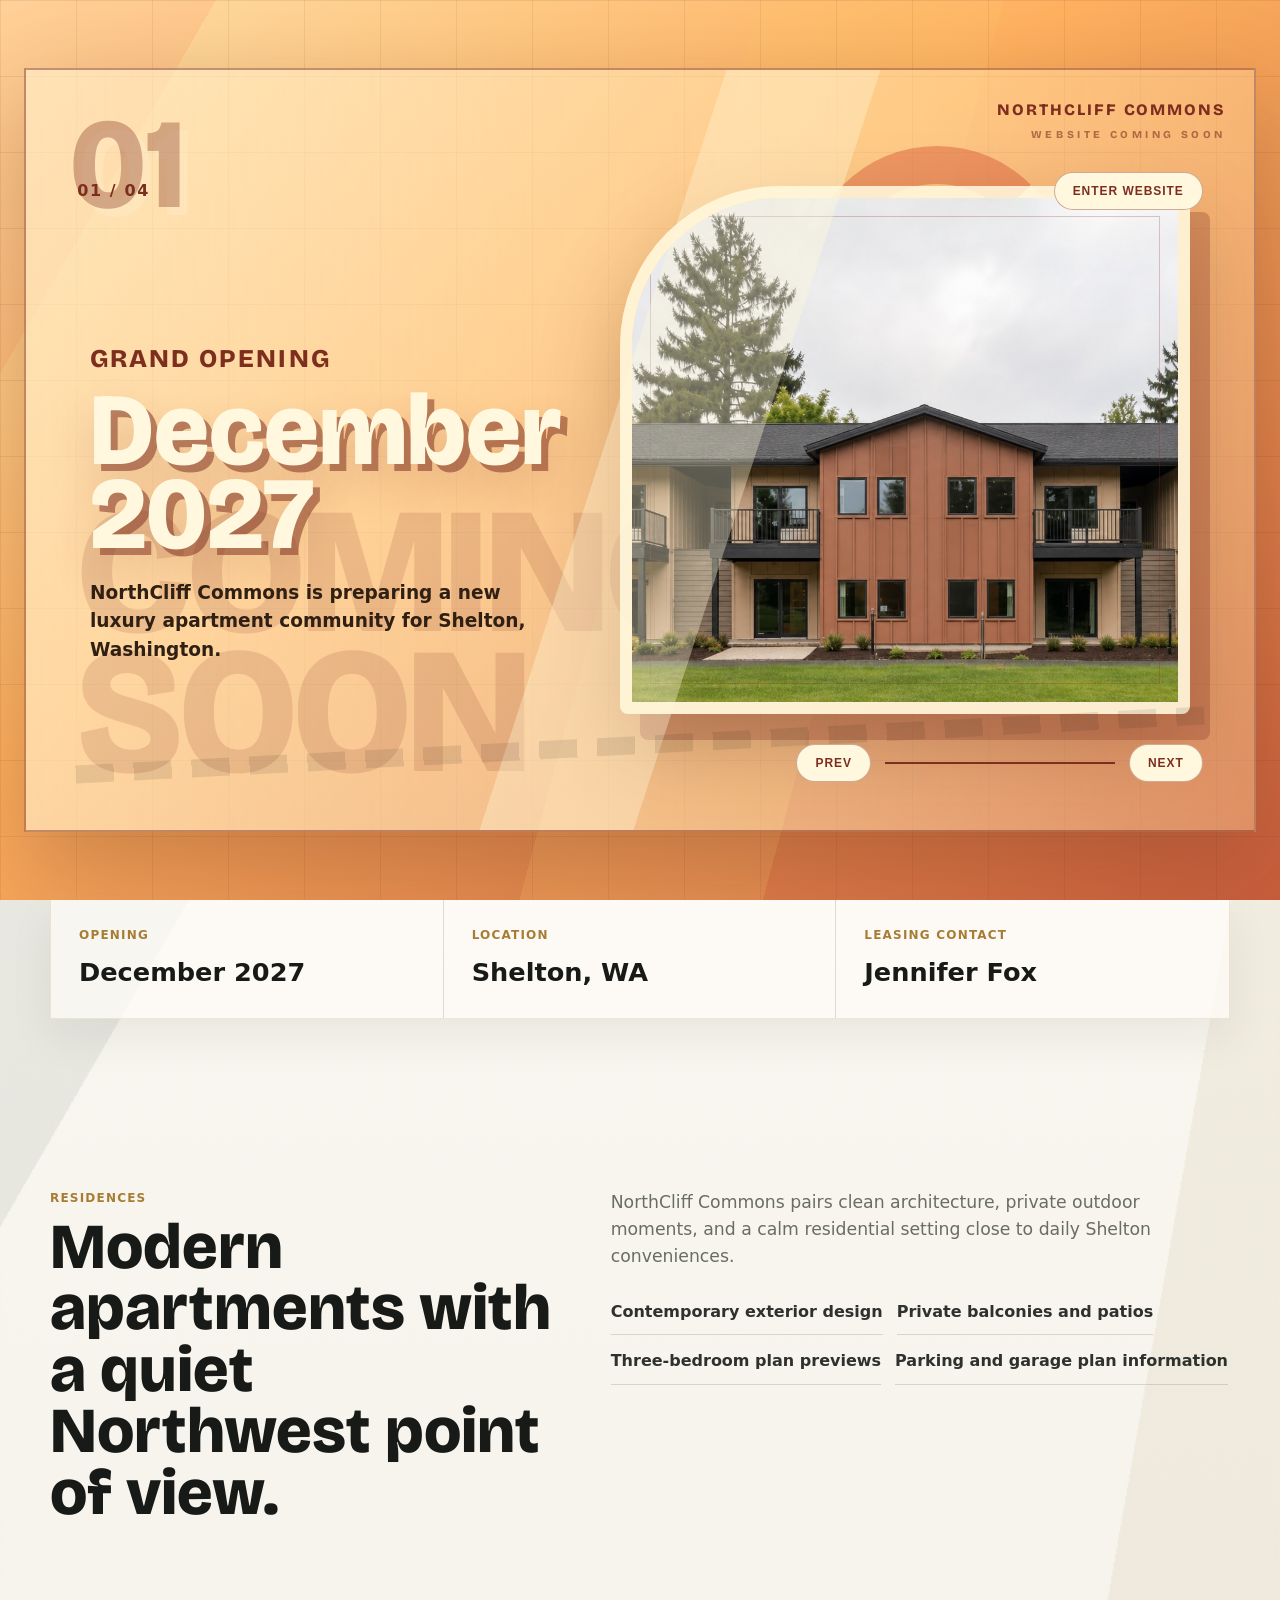
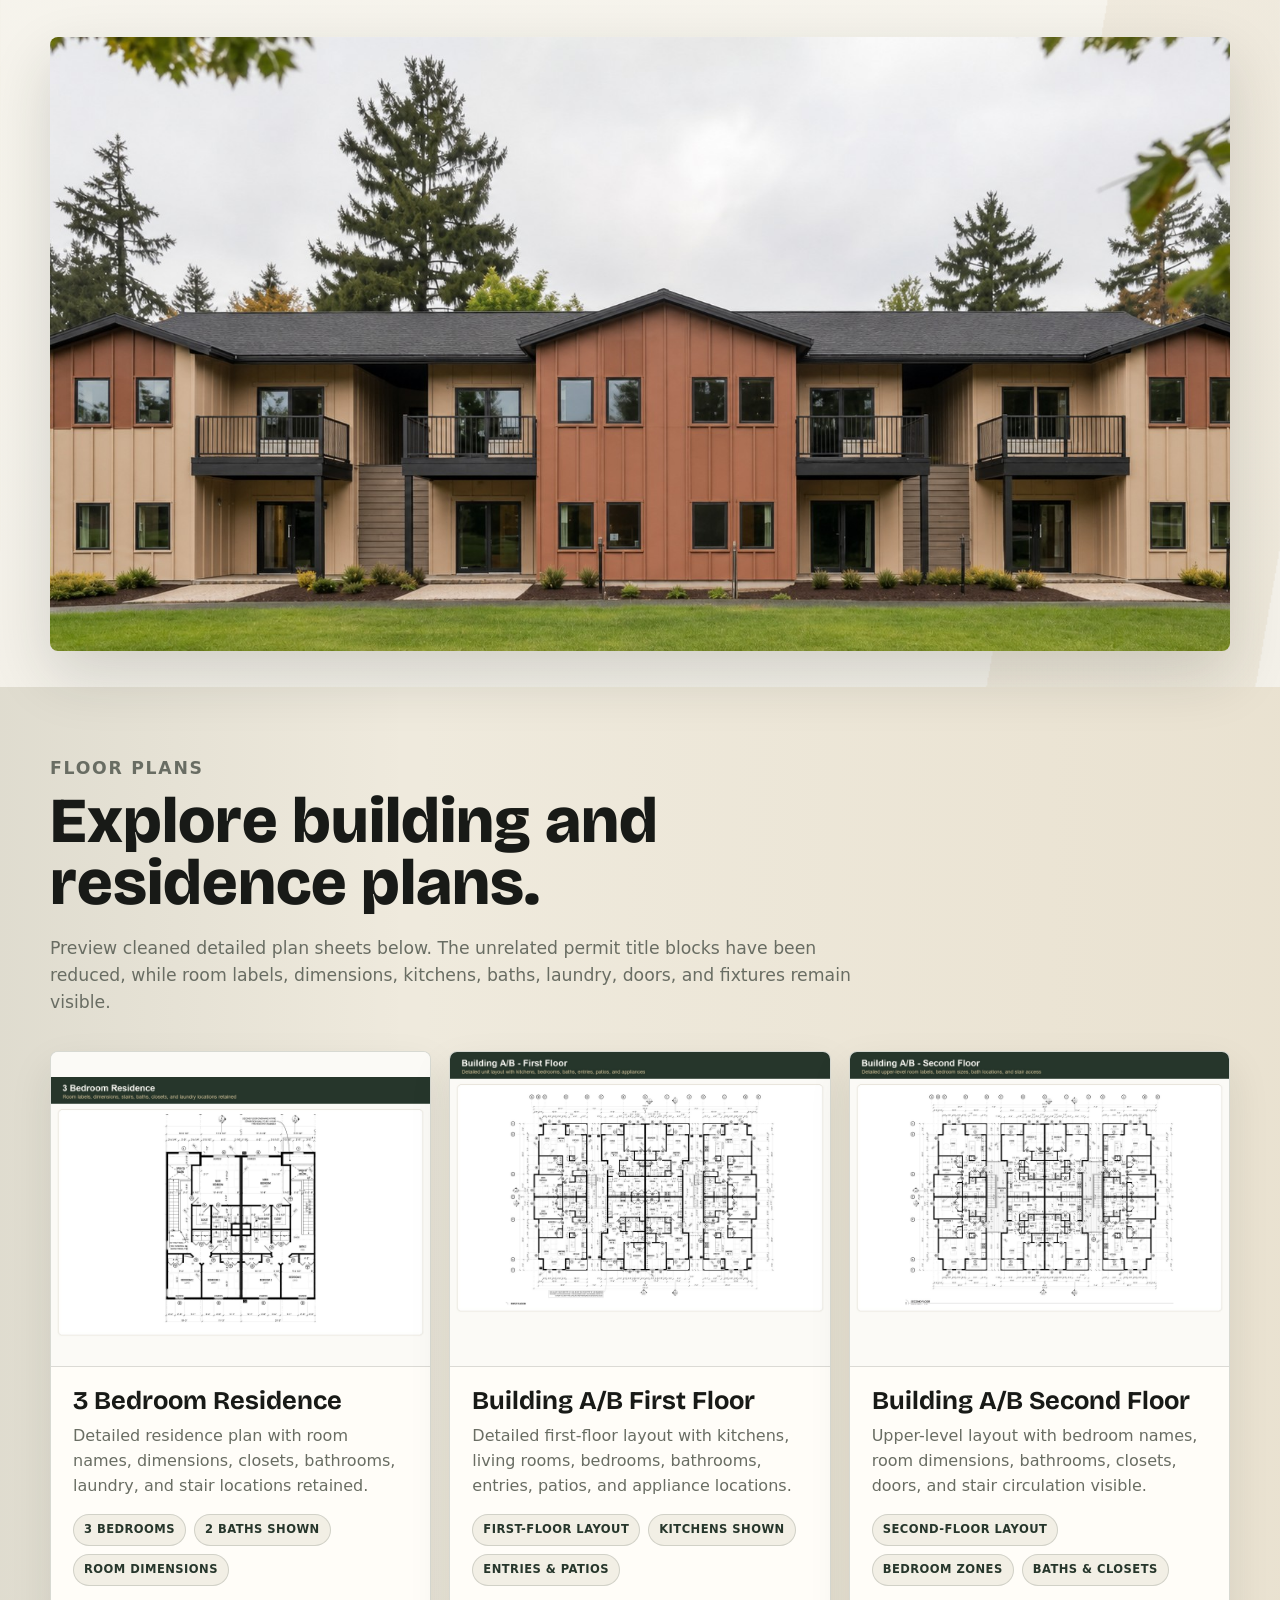
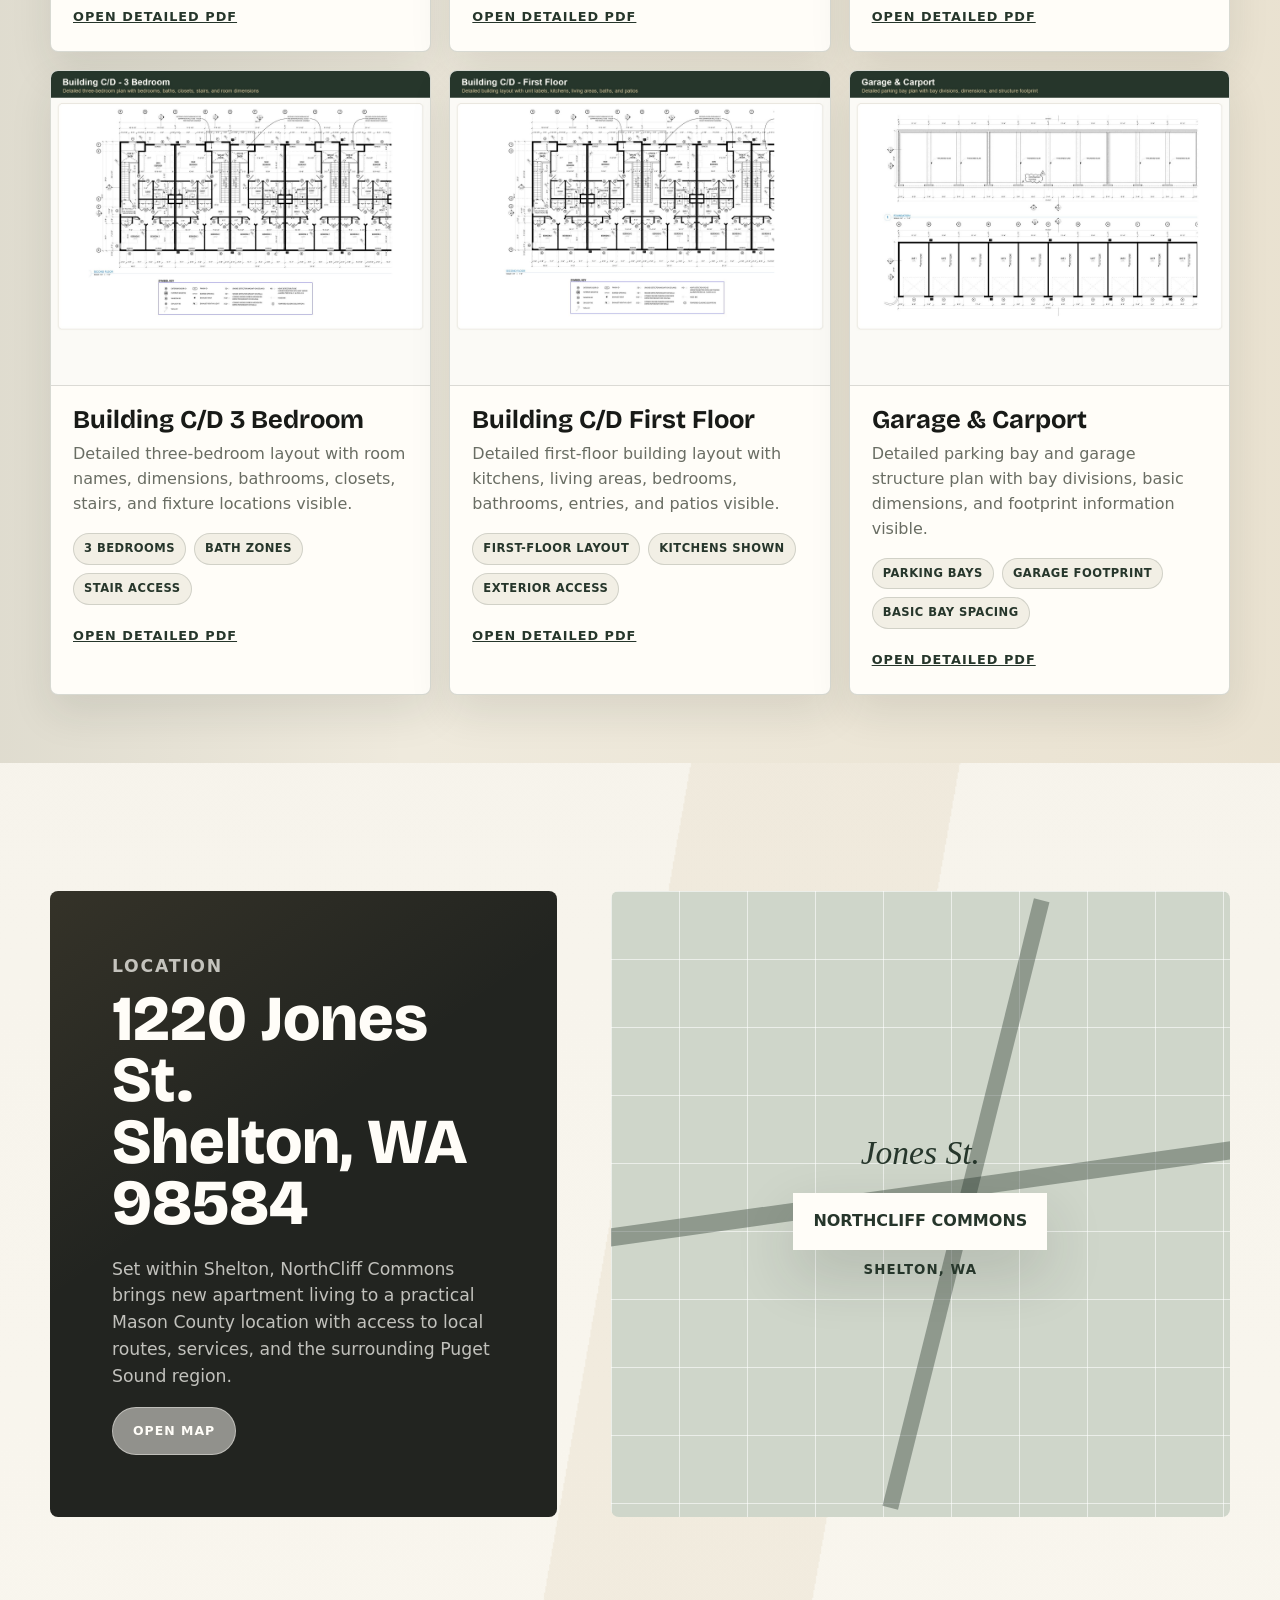
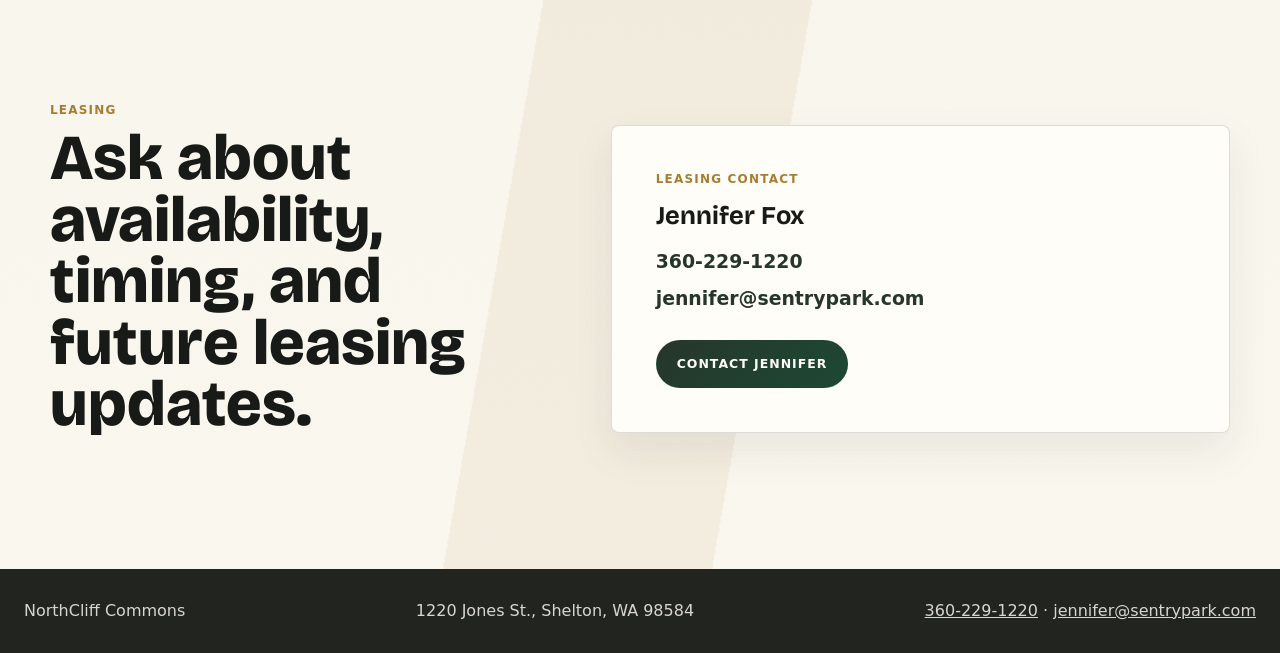
==== index.html @ ca80628e "Initial NorthCliff Commons website" ====
<!doctype html>
<html lang="en">
  <head>
    <meta charset="utf-8">
    <meta name="viewport" content="width=device-width, initial-scale=1">
    <title>NorthCliff Commons | Luxury Apartments in Shelton, WA</title>
    <meta name="description" content="NorthCliff Commons is a new luxury apartment community opening December 2027 at 1220 Jones St., Shelton, WA 98584. View floor plans and contact Jennifer Fox for leasing.">
    <meta name="robots" content="index, follow">
    <meta property="og:title" content="NorthCliff Commons | Luxury Apartments in Shelton, WA">
    <meta property="og:description" content="Bright, modern apartment living coming to Shelton, WA. Grand opening December 2027.">
    <meta property="og:type" content="website">
    <meta property="og:image" content="assets/northcliff-rendering-rust-beige.jpg">
    <link rel="canonical" href="https://northcliffcommons.com/">
    <link rel="preconnect" href="https://fonts.googleapis.com">
    <link rel="preconnect" href="https://fonts.gstatic.com" crossorigin>
    <link href="https://fonts.googleapis.com/css2?family=Bricolage+Grotesque:opsz,wght@12..96,600;12..96,700;12..96,800&family=Playfair+Display:ital,wght@1,700&display=swap" rel="stylesheet">
    <link rel="stylesheet" href="styles.css">
    <script type="application/ld+json">
      {
        "@context": "https://schema.org",
        "@type": "ApartmentComplex",
        "name": "NorthCliff Commons",
        "address": {
          "@type": "PostalAddress",
          "streetAddress": "1220 Jones St.",
          "addressLocality": "Shelton",
          "addressRegion": "WA",
          "postalCode": "98584",
          "addressCountry": "US"
        },
        "telephone": "+1-360-229-1220",
        "email": "jennifer@sentrypark.com",
        "openingDate": "2027-12",
        "contactPoint": {
          "@type": "ContactPoint",
          "name": "Jennifer Fox",
          "telephone": "+1-360-229-1220",
          "email": "jennifer@sentrypark.com",
          "contactType": "leasing"
        }
      }
    </script>
  </head>
  <body class="intro-active">
    <section class="launch-intro" data-launch-intro aria-label="NorthCliff Commons website introduction">
      <div class="launch-stage">
        <div class="launch-brandline" aria-hidden="true">
          <span>NorthCliff Commons</span>
          <small>Website Coming Soon</small>
        </div>
        <div class="launch-track" data-launch-track>
          <article class="launch-slide is-active" data-launch-slide>
            <div class="launch-number">01</div>
            <div class="launch-copy">
              <p>Grand Opening</p>
              <h2>December 2027</h2>
              <span>NorthCliff Commons is preparing a new luxury apartment community for Shelton, Washington.</span>
            </div>
            <figure>
              <img src="assets/northcliff-rendering-rust-beige.jpg" alt="NorthCliff Commons exterior rendering in beige and rust-brown colors" width="1874" height="839">
            </figure>
          </article>

          <article class="launch-slide" data-launch-slide>
            <div class="launch-number">02</div>
            <div class="launch-copy">
              <p>Shelton, WA</p>
              <h2>1220 Jones St.</h2>
              <span>A calm Mason County setting with a polished Northwest residential feel.</span>
            </div>
            <figure class="launch-map-card" aria-label="Stylized preview of the NorthCliff Commons location">
              <strong>Jones St.</strong>
              <small>NorthCliff Commons</small>
            </figure>
          </article>

          <article class="launch-slide" data-launch-slide>
            <div class="launch-number">03</div>
            <div class="launch-copy">
              <p>Residences</p>
              <h2>Detailed Plans</h2>
              <span>Review bedrooms, baths, kitchens, laundry, closets, patios, and room dimensions before you inquire.</span>
            </div>
            <figure>
              <img src="assets/plans/detailed-clean/3-bedroom-detailed.jpg" alt="Detailed three-bedroom apartment plan preview" width="1800" height="1260">
            </figure>
          </article>

          <article class="launch-slide" data-launch-slide>
            <div class="launch-number">04</div>
            <div class="launch-copy">
              <p>Leasing Updates</p>
              <h2>Jennifer Fox</h2>
              <span>Call 360-229-1220 or email jennifer@sentrypark.com to ask about future leasing and renting updates.</span>
            </div>
            <div class="launch-contact-card">
              <span>Leasing Contact</span>
              <strong>Jennifer Fox</strong>
              <a href="tel:+13602291220">360-229-1220</a>
              <a href="mailto:jennifer@sentrypark.com">jennifer@sentrypark.com</a>
            </div>
          </article>
        </div>

        <div class="launch-controls" aria-label="Intro slider controls">
          <button type="button" data-launch-prev aria-label="Previous intro slide">Prev</button>
          <div class="launch-progress" aria-hidden="true">
            <span data-launch-progress></span>
          </div>
          <button type="button" data-launch-next aria-label="Next intro slide">Next</button>
        </div>

        <div class="launch-footer">
          <span data-launch-count>01 / 04</span>
          <button type="button" class="launch-enter" data-launch-enter>Enter Website</button>
        </div>
      </div>
    </section>

    <header class="site-header" data-header>
      <a class="brand" href="#home" aria-label="NorthCliff Commons home">
        <span class="brand-mark" aria-hidden="true">NC</span>
        <span>NorthCliff Commons</span>
      </a>
      <button class="nav-toggle" type="button" aria-label="Open navigation" aria-expanded="false" data-nav-toggle>
        <span></span>
        <span></span>
      </button>
      <nav class="nav-links" aria-label="Primary navigation" data-nav>
        <a href="#residences">Residences</a>
        <a href="#floor-plans">Floor Plans</a>
        <a href="#location">Location</a>
        <a href="contact.html">Contact</a>
      </nav>
    </header>

    <main id="home">
      <section class="hero section-wrap">
        <div class="hero-copy">
          <p class="opening"><span>Grand Opening</span> December 2027</p>
          <h1><span>NorthCliff</span><span>Commons</span></h1>
          <p class="hero-text">A bright new luxury apartment community coming to 1220 Jones St. in Shelton, Washington, designed for modern Northwest living.</p>
          <div class="hero-actions" aria-label="Primary calls to action">
            <a class="button primary" href="contact.html">Inquire About Leasing</a>
            <a class="button secondary" href="#floor-plans">View Floor Plans</a>
          </div>
        </div>
        <figure class="hero-media">
          <img src="assets/northcliff-rendering-rust-beige.jpg" alt="Rendering of NorthCliff Commons apartment building with beige siding, rust-brown accents, black balconies, and evergreen surroundings" width="1874" height="839">
        </figure>
      </section>

      <section class="intro-band" aria-label="Community highlights">
        <div>
          <span>Opening</span>
          <strong>December 2027</strong>
        </div>
        <div>
          <span>Location</span>
          <strong>Shelton, WA</strong>
        </div>
        <div>
          <span>Leasing Contact</span>
          <strong>Jennifer Fox</strong>
        </div>
      </section>

      <section class="section-wrap split-section" id="residences">
        <div>
          <p class="section-label">Residences</p>
          <h2>Modern apartments with a quiet Northwest point of view.</h2>
        </div>
        <div class="section-copy">
          <p>NorthCliff Commons pairs clean architecture, private outdoor moments, and a calm residential setting close to daily Shelton conveniences.</p>
          <div class="feature-list" aria-label="Residence features">
            <span>Contemporary exterior design</span>
            <span>Private balconies and patios</span>
            <span>Three-bedroom plan previews</span>
            <span>Parking and garage plan information</span>
          </div>
        </div>
      </section>

      <section class="image-break" aria-label="NorthCliff Commons exterior rendering">
        <img src="assets/northcliff-rendering-rust-beige.jpg" alt="Full exterior rendering of NorthCliff Commons apartments with beige siding and rust-brown accent panels" width="1874" height="839" loading="lazy">
      </section>

      <section class="section-wrap plans-section" id="floor-plans">
        <div class="section-heading">
          <p class="section-label">Floor Plans</p>
          <h2>Explore building and residence plans.</h2>
          <p>Preview cleaned detailed plan sheets below. The unrelated permit title blocks have been reduced, while room labels, dimensions, kitchens, baths, laundry, doors, and fixtures remain visible.</p>
        </div>

        <div class="plans-grid">
          <article class="plan-card featured-plan">
            <a href="assets/plans/detailed-clean/3-bedroom-detailed.jpg" aria-label="Open detailed three bedroom floor plan preview">
              <img src="assets/plans/detailed-clean/3-bedroom-detailed.jpg" alt="Detailed three-bedroom apartment floor plan showing room labels, dimensions, baths, closets, laundry, and stairs" width="1800" height="1260">
            </a>
            <div class="plan-card-copy">
              <h3>3 Bedroom Residence</h3>
              <p>Detailed residence plan with room names, dimensions, closets, bathrooms, laundry, and stair locations retained.</p>
              <div class="plan-specs" aria-label="Three bedroom plan details">
                <span>3 bedrooms</span>
                <span>2 baths shown</span>
                <span>Room dimensions</span>
              </div>
              <a href="assets/docs/detailed-clean/3-bedroom-detailed.pdf">Open Detailed PDF</a>
            </div>
          </article>

          <article class="plan-card">
            <a href="assets/plans/detailed-clean/building-a-first-floor-detailed.jpg" aria-label="Open detailed Building A and B first floor plan preview">
              <img src="assets/plans/detailed-clean/building-a-first-floor-detailed.jpg" alt="Detailed Building A and B first floor plan showing kitchens, living rooms, bedrooms, baths, patios, doors, and dimensions" width="1800" height="1260">
            </a>
            <div class="plan-card-copy">
              <h3>Building A/B First Floor</h3>
              <p>Detailed first-floor layout with kitchens, living rooms, bedrooms, bathrooms, entries, patios, and appliance locations.</p>
              <div class="plan-specs" aria-label="Building A and B first floor plan details">
                <span>First-floor layout</span>
                <span>Kitchens shown</span>
                <span>Entries & patios</span>
              </div>
              <a href="assets/docs/detailed-clean/building-a-first-floor-detailed.pdf">Open Detailed PDF</a>
            </div>
          </article>

          <article class="plan-card">
            <a href="assets/plans/detailed-clean/building-a-second-floor-detailed.jpg" aria-label="Open detailed Building A and B second floor plan preview">
              <img src="assets/plans/detailed-clean/building-a-second-floor-detailed.jpg" alt="Detailed Building A and B second floor plan showing bedrooms, baths, closets, stairs, doors, and dimensions" width="1800" height="1260">
            </a>
            <div class="plan-card-copy">
              <h3>Building A/B Second Floor</h3>
              <p>Upper-level layout with bedroom names, room dimensions, bathrooms, closets, doors, and stair circulation visible.</p>
              <div class="plan-specs" aria-label="Building A and B second floor plan details">
                <span>Second-floor layout</span>
                <span>Bedroom zones</span>
                <span>Baths & closets</span>
              </div>
              <a href="assets/docs/detailed-clean/building-a-second-floor-detailed.pdf">Open Detailed PDF</a>
            </div>
          </article>

          <article class="plan-card">
            <a href="assets/plans/detailed-clean/building-c-d-3-bedroom-detailed.jpg" aria-label="Open detailed Building C and D three bedroom plan preview">
              <img src="assets/plans/detailed-clean/building-c-d-3-bedroom-detailed.jpg" alt="Detailed Building C and D three-bedroom floor plan showing bedrooms, baths, closets, stairs, and room dimensions" width="1800" height="1260">
            </a>
            <div class="plan-card-copy">
              <h3>Building C/D 3 Bedroom</h3>
              <p>Detailed three-bedroom layout with room names, dimensions, bathrooms, closets, stairs, and fixture locations visible.</p>
              <div class="plan-specs" aria-label="Building C and D three bedroom plan details">
                <span>3 bedrooms</span>
                <span>Bath zones</span>
                <span>Stair access</span>
              </div>
              <a href="assets/docs/detailed-clean/building-c-d-3-bedroom-detailed.pdf">Open Detailed PDF</a>
            </div>
          </article>

          <article class="plan-card">
            <a href="assets/plans/detailed-clean/building-c-d-first-floor-detailed.jpg" aria-label="Open detailed Building C and D first floor plan preview">
              <img src="assets/plans/detailed-clean/building-c-d-first-floor-detailed.jpg" alt="Detailed Building C and D first floor plan showing kitchens, living rooms, bedrooms, baths, patios, and dimensions" width="1800" height="1260">
            </a>
            <div class="plan-card-copy">
              <h3>Building C/D First Floor</h3>
              <p>Detailed first-floor building layout with kitchens, living areas, bedrooms, bathrooms, entries, and patios visible.</p>
              <div class="plan-specs" aria-label="Building C and D first floor plan details">
                <span>First-floor layout</span>
                <span>Kitchens shown</span>
                <span>Exterior access</span>
              </div>
              <a href="assets/docs/detailed-clean/building-c-d-first-floor-detailed.pdf">Open Detailed PDF</a>
            </div>
          </article>

          <article class="plan-card">
            <a href="assets/plans/detailed-clean/garage-carport-detailed.jpg" aria-label="Open detailed garage and carport plan preview">
              <img src="assets/plans/detailed-clean/garage-carport-detailed.jpg" alt="Detailed garage and carport plan showing parking bay divisions, dimensions, and structure footprint" width="1800" height="1260">
            </a>
            <div class="plan-card-copy">
              <h3>Garage &amp; Carport</h3>
              <p>Detailed parking bay and garage structure plan with bay divisions, basic dimensions, and footprint information visible.</p>
              <div class="plan-specs" aria-label="Garage and carport plan details">
                <span>Parking bays</span>
                <span>Garage footprint</span>
                <span>Basic bay spacing</span>
              </div>
              <a href="assets/docs/detailed-clean/garage-carport-detailed.pdf">Open Detailed PDF</a>
            </div>
          </article>
        </div>
      </section>

      <section class="section-wrap location-section" id="location">
        <div class="location-panel">
          <p class="section-label">Location</p>
          <h2>1220 Jones St.<br>Shelton, WA 98584</h2>
          <p>Set within Shelton, NorthCliff Commons brings new apartment living to a practical Mason County location with access to local routes, services, and the surrounding Puget Sound region.</p>
          <a class="button secondary light" href="https://www.google.com/maps/search/?api=1&query=1220%20Jones%20St%2C%20Shelton%2C%20WA%2098584">Open Map</a>
        </div>
        <div class="map-panel" aria-label="Stylized map for 1220 Jones Street, Shelton, Washington">
          <span>Jones St.</span>
          <strong>NorthCliff Commons</strong>
          <small>Shelton, WA</small>
        </div>
      </section>

      <section class="section-wrap contact-callout" id="contact">
        <div>
          <p class="section-label">Leasing</p>
          <h2>Ask about availability, timing, and future leasing updates.</h2>
        </div>
        <div class="contact-card">
          <p>Leasing contact</p>
          <h3>Jennifer Fox</h3>
          <a href="tel:+13602291220">360-229-1220</a>
          <a href="mailto:jennifer@sentrypark.com">jennifer@sentrypark.com</a>
          <a class="button primary" href="contact.html">Contact Jennifer</a>
        </div>
      </section>
    </main>

    <footer class="site-footer">
      <p>NorthCliff Commons</p>
      <p>1220 Jones St., Shelton, WA 98584</p>
      <p><a href="tel:+13602291220">360-229-1220</a> · <a href="mailto:jennifer@sentrypark.com">jennifer@sentrypark.com</a></p>
    </footer>

    <script src="script.js"></script>
  </body>
</html>
---- styles.css ----
:root {
  --ink: #181a17;
  --charcoal: #222420;
  --charcoal-soft: #2e312c;
  --paper: #f7f6f1;
  --white: #fffdf8;
  --stone: #d8d4c9;
  --muted: #696d63;
  --green: #4f6756;
  --green-dark: #26362b;
  --green-rich: #1d4934;
  --gold: #b99a64;
  --gold-deep: #a77d34;
  --line: rgba(34, 36, 32, 0.15);
  --shadow: 0 24px 60px rgba(31, 36, 28, 0.16);
  --radius: 8px;
  --max: 1180px;
}

* {
  box-sizing: border-box;
}

html {
  scroll-behavior: smooth;
}

body {
  margin: 0;
  background:
    linear-gradient(120deg, rgba(38, 54, 43, 0.08) 0 16%, transparent 16% 100%),
    linear-gradient(100deg, transparent 0 62%, rgba(185, 154, 100, 0.11) 62% 74%, transparent 74% 100%),
    linear-gradient(180deg, #fbfaf4 0%, #f3f0e8 45%, #faf7ef 100%);
  color: var(--ink);
  font-family: Inter, ui-sans-serif, system-ui, -apple-system, BlinkMacSystemFont, "Segoe UI", sans-serif;
  line-height: 1.55;
}

body::before {
  position: fixed;
  inset: 0;
  z-index: -1;
  background-image:
    linear-gradient(rgba(38, 54, 43, 0.045) 1px, transparent 1px),
    linear-gradient(90deg, rgba(38, 54, 43, 0.035) 1px, transparent 1px);
  background-size: 78px 78px;
  content: "";
  pointer-events: none;
}

body.intro-active {
  overflow: hidden;
}

.launch-intro {
  position: fixed;
  inset: 0;
  z-index: 100;
  display: grid;
  place-items: center;
  overflow: hidden;
  background:
    linear-gradient(120deg, rgba(255, 139, 84, 0.18) 0 12%, transparent 12% 100%),
    linear-gradient(105deg, transparent 0 50%, rgba(255, 196, 107, 0.24) 50% 66%, transparent 66%),
    linear-gradient(145deg, #ffe0a8 0%, #ffb15f 42%, #c85d3c 100%);
  color: #231d18;
  transition: opacity 480ms ease, transform 480ms ease;
}

.launch-intro::before {
  position: absolute;
  inset: 0;
  background-image:
    linear-gradient(rgba(48, 32, 20, 0.08) 1px, transparent 1px),
    linear-gradient(90deg, rgba(48, 32, 20, 0.07) 1px, transparent 1px);
  background-size: 76px 76px;
  content: "";
  animation: launchGridDrift 11s linear infinite;
}

.launch-intro.is-exiting {
  opacity: 0;
  transform: scale(1.015);
  pointer-events: none;
}

.launch-stage {
  position: relative;
  z-index: 1;
  width: min(1240px, calc(100% - 48px));
  min-height: min(760px, calc(100vh - 52px));
  border: 2px solid rgba(125, 46, 30, 0.45);
  background:
    linear-gradient(90deg, rgba(255, 245, 217, 0.5), rgba(255, 245, 217, 0.12)),
    rgba(255, 213, 145, 0.26);
  box-shadow: 0 32px 90px rgba(82, 38, 20, 0.28);
}

.launch-stage::before,
.launch-stage::after {
  position: absolute;
  z-index: 0;
  content: "";
  pointer-events: none;
}

.launch-stage::before {
  top: 10%;
  right: 15%;
  width: 190px;
  height: 190px;
  border: 38px solid rgba(219, 91, 58, 0.46);
  border-right-color: rgba(255, 245, 217, 0.52);
  border-radius: 50%;
  animation: launchSpin 10s linear infinite;
}

.launch-stage::after {
  left: 4%;
  right: 4%;
  bottom: 10%;
  height: 18px;
  background: repeating-linear-gradient(90deg, rgba(35, 29, 24, 0.64) 0 38px, transparent 38px 58px);
  transform: rotate(-3deg);
  opacity: 0.16;
}

.launch-track,
.launch-slide {
  min-height: inherit;
}

.launch-slide {
  position: absolute;
  inset: 0;
  display: grid;
  grid-template-columns: minmax(0, 0.9fr) minmax(420px, 1.1fr);
  align-items: center;
  gap: clamp(28px, 5vw, 72px);
  padding: clamp(34px, 5vw, 70px);
  opacity: 0;
  transform: translateX(72px) scale(0.985);
  pointer-events: none;
  transition: opacity 520ms ease, transform 520ms ease;
}

.launch-slide::before {
  position: absolute;
  left: clamp(28px, 4vw, 58px);
  bottom: clamp(20px, 4vw, 48px);
  z-index: 0;
  color: rgba(125, 46, 30, 0.14);
  content: "COMING SOON";
  font-family: "Bricolage Grotesque", Inter, sans-serif;
  font-size: clamp(5.4rem, 14vw, 13rem);
  font-weight: 800;
  letter-spacing: -0.02em;
  line-height: 0.78;
  max-width: 780px;
  text-transform: uppercase;
}

.launch-slide::after {
  position: absolute;
  top: 0;
  bottom: 0;
  left: 47%;
  z-index: 0;
  width: clamp(90px, 12vw, 180px);
  background: rgba(255, 245, 217, 0.36);
  content: "";
  transform: skewX(-18deg);
}

.launch-slide.is-active {
  opacity: 1;
  transform: translateX(0);
  pointer-events: auto;
}

.launch-number {
  position: absolute;
  top: clamp(24px, 4vw, 44px);
  left: clamp(24px, 4vw, 44px);
  color: rgba(125, 46, 30, 0.34);
  font-family: "Bricolage Grotesque", Inter, sans-serif;
  font-size: clamp(4.2rem, 10vw, 9.2rem);
  font-weight: 800;
  line-height: 0.8;
  text-shadow: 8px 8px 0 rgba(255, 245, 217, 0.26);
}

.launch-copy {
  position: relative;
  z-index: 1;
  padding-top: 104px;
}

.launch-copy p {
  margin-bottom: 10px;
  color: #7d2e1e;
  font-family: "Bricolage Grotesque", Inter, sans-serif;
  font-size: clamp(1.1rem, 2vw, 1.7rem);
  font-weight: 800;
  letter-spacing: 0.08em;
  text-transform: uppercase;
}

.launch-copy h2 {
  max-width: 620px;
  margin-bottom: 22px;
  color: #fff8df;
  font-size: clamp(4rem, 8vw, 8.5rem);
  line-height: 0.82;
  text-shadow:
    7px 7px 0 rgba(125, 46, 30, 0.52),
    0 22px 45px rgba(125, 46, 30, 0.2);
}

.launch-copy span {
  display: block;
  max-width: 520px;
  color: #302014;
  font-size: clamp(1.05rem, 1.45vw, 1.32rem);
  font-weight: 750;
}

.launch-slide figure {
  position: relative;
  overflow: hidden;
  margin: 0;
  border: 12px solid rgba(255, 248, 223, 0.72);
  border-radius: 160px 8px 8px 8px;
  background: rgba(255, 248, 223, 0.52);
  box-shadow: 20px 26px 0 rgba(125, 46, 30, 0.28), 0 34px 82px rgba(82, 38, 20, 0.28);
}

.launch-slide figure::after {
  position: absolute;
  inset: 18px;
  border: 1px solid rgba(125, 46, 30, 0.25);
  content: "";
}

.launch-slide figure img {
  width: 100%;
  height: min(56vh, 510px);
  object-fit: cover;
}

.launch-slide:nth-child(3) figure {
  border-radius: 8px;
  background: #fff8df;
}

.launch-slide:nth-child(3) figure img {
  object-fit: contain;
  padding: 18px;
  background: #fff8df;
}

.launch-map-card {
  display: grid;
  min-height: min(52vh, 500px);
  place-content: center;
  background:
    linear-gradient(90deg, rgba(125,46,30,0.16) 1px, transparent 1px) 0 0 / 70px 70px,
    linear-gradient(rgba(125,46,30,0.16) 1px, transparent 1px) 0 0 / 70px 70px,
    #ffe0a8;
  text-align: center;
}

.launch-map-card::before,
.launch-map-card::after {
  position: absolute;
  background: rgba(125, 46, 30, 0.24);
  content: "";
}

.launch-map-card::before {
  top: 46%;
  left: -12%;
  width: 124%;
  height: 22px;
  transform: rotate(-8deg);
}

.launch-map-card::after {
  top: -10%;
  left: 57%;
  width: 18px;
  height: 120%;
  transform: rotate(14deg);
}

.launch-map-card strong,
.launch-map-card small {
  position: relative;
  z-index: 1;
}

.launch-map-card strong {
  color: #7d2e1e;
  font-family: "Playfair Display", Georgia, serif;
  font-size: clamp(2.4rem, 5vw, 4.4rem);
  font-style: italic;
}

.launch-map-card small {
  justify-self: center;
  margin-top: 18px;
  padding: 16px 22px;
  background: #7d2e1e;
  color: #fff8df;
  font-weight: 900;
  letter-spacing: 0.08em;
  text-transform: uppercase;
}

.launch-contact-card {
  display: grid;
  gap: 12px;
  align-self: center;
  max-width: 480px;
  border: 2px solid rgba(125, 46, 30, 0.34);
  border-radius: var(--radius);
  padding: clamp(28px, 4vw, 52px);
  background: #fff8df;
  box-shadow: 20px 22px 0 rgba(125, 46, 30, 0.26), 0 34px 82px rgba(82, 38, 20, 0.22);
}

.launch-contact-card span {
  color: #c85d3c;
  font-size: 0.8rem;
  font-weight: 900;
  letter-spacing: 0.1em;
  text-transform: uppercase;
}

.launch-contact-card strong {
  font-family: "Bricolage Grotesque", Inter, sans-serif;
  font-size: clamp(2.2rem, 4vw, 4.4rem);
  line-height: 0.95;
  color: #7d2e1e;
}

.launch-contact-card a {
  color: #231d18;
  font-size: clamp(1.1rem, 2vw, 1.5rem);
  font-weight: 800;
  text-decoration: none;
}

.launch-controls,
.launch-footer {
  position: absolute;
  z-index: 2;
  display: flex;
  align-items: center;
}

.launch-controls {
  right: clamp(26px, 4vw, 54px);
  bottom: clamp(26px, 4vw, 48px);
  gap: 14px;
}

.launch-controls button,
.launch-enter {
  border: 1px solid rgba(125, 46, 30, 0.38);
  border-radius: 999px;
  padding: 12px 18px;
  background: #fff8df;
  color: #7d2e1e;
  font: 900 0.75rem/1 Inter, sans-serif;
  letter-spacing: 0.08em;
  text-transform: uppercase;
  cursor: pointer;
  transition: transform 180ms ease, opacity 180ms ease;
}

.launch-controls button:hover,
.launch-controls button:focus-visible,
.launch-enter:hover,
.launch-enter:focus-visible {
  transform: translateY(-2px);
}

.launch-progress {
  width: min(22vw, 230px);
  height: 2px;
  overflow: hidden;
  background: rgba(125, 46, 30, 0.22);
}

.launch-progress span {
  display: block;
  width: 100%;
  height: 100%;
  background: #7d2e1e;
  transform: scaleX(0);
  transform-origin: left center;
}

.launch-progress span.is-running {
  animation: introProgress 4s linear both;
}

.launch-footer {
  left: clamp(26px, 4vw, 54px);
  right: clamp(26px, 4vw, 54px);
  top: clamp(72px, 8vw, 104px);
  justify-content: space-between;
  pointer-events: none;
}

.launch-footer span {
  color: #7d2e1e;
  font-weight: 900;
  letter-spacing: 0.1em;
}

.launch-enter {
  pointer-events: auto;
}

.launch-brandline {
  position: absolute;
  top: 28px;
  right: 28px;
  z-index: 3;
  display: grid;
  justify-items: end;
  gap: 4px;
  color: #7d2e1e;
  font-family: "Bricolage Grotesque", Inter, sans-serif;
  font-weight: 900;
  letter-spacing: 0.12em;
  text-transform: uppercase;
  pointer-events: none;
}

.launch-brandline small {
  color: rgba(125, 46, 30, 0.58);
  font-size: 0.66rem;
  letter-spacing: 0.34em;
}

@keyframes launchGridDrift {
  from {
    background-position: 0 0, 0 0;
  }
  to {
    background-position: 76px 76px, 76px 76px;
  }
}

@keyframes launchSpin {
  to {
    transform: rotate(360deg);
  }
}

@keyframes introProgress {
  from {
    transform: scaleX(0);
  }
  to {
    transform: scaleX(1);
  }
}

img {
  display: block;
  max-width: 100%;
}

a {
  color: inherit;
}

.site-header {
  position: sticky;
  top: 0;
  z-index: 20;
  display: flex;
  align-items: center;
  justify-content: space-between;
  gap: 24px;
  max-width: calc(var(--max) + 48px);
  margin: 0 auto;
  padding: 22px 24px;
  background: rgba(251, 250, 244, 0.9);
  border-bottom: 1px solid rgba(34, 36, 32, 0.1);
  backdrop-filter: blur(18px);
}

.brand,
.nav-links {
  display: flex;
  align-items: center;
}

.brand {
  gap: 12px;
  text-decoration: none;
  text-transform: uppercase;
  font-size: 0.88rem;
  font-family: "Bricolage Grotesque", Inter, sans-serif;
  font-weight: 800;
  letter-spacing: 0.08em;
}

.brand-mark {
  display: grid;
  place-items: center;
  width: 42px;
  height: 42px;
  border: 1px solid rgba(185, 154, 100, 0.65);
  background: var(--green-dark);
  color: var(--white);
  font-size: 0.78rem;
}

.nav-links {
  gap: 28px;
  color: var(--charcoal-soft);
  font-size: 0.78rem;
  font-weight: 750;
  letter-spacing: 0.08em;
  text-transform: uppercase;
}

.nav-links a {
  text-decoration: none;
}

.nav-links a:hover,
.nav-links a:focus-visible {
  color: var(--green);
}

.nav-toggle {
  display: none;
}

.section-wrap {
  width: min(var(--max), calc(100% - 40px));
  margin: 0 auto;
}

.hero {
  position: relative;
  display: grid;
  grid-template-columns: minmax(0, 1.08fr) minmax(380px, 0.92fr);
  align-items: end;
  gap: 36px;
  min-height: calc(100vh - 88px);
  padding: 64px 0 46px;
}

.hero::before {
  position: absolute;
  right: -8vw;
  bottom: 8%;
  z-index: -1;
  width: min(58vw, 720px);
  height: 62%;
  border: 1px solid rgba(185, 154, 100, 0.25);
  background:
    linear-gradient(135deg, rgba(255, 253, 248, 0.72), rgba(216, 212, 201, 0.28)),
    repeating-linear-gradient(90deg, transparent 0 28px, rgba(38, 54, 43, 0.06) 28px 29px);
  content: "";
}

.opening {
  margin: 0 0 18px;
  color: var(--gold-deep);
  font-family: "Playfair Display", Georgia, "Times New Roman", serif;
  font-size: clamp(1.85rem, 3.8vw, 3.8rem);
  font-style: italic;
  line-height: 0.95;
}

.opening span {
  display: block;
  color: var(--green-rich);
  font-family: "Bricolage Grotesque", Inter, sans-serif;
  font-size: clamp(1.45rem, 3.1vw, 3.1rem);
  font-style: normal;
  font-weight: 800;
  letter-spacing: 0;
  text-transform: uppercase;
}

h1,
h2,
h3,
p {
  margin-top: 0;
}

h1,
h2,
h3 {
  font-family: "Bricolage Grotesque", Inter, sans-serif;
  line-height: 0.96;
  letter-spacing: 0;
}

h1 {
  max-width: 760px;
  margin-bottom: 26px;
  font-size: clamp(3.8rem, 8vw, 7.1rem);
  font-weight: 900;
  text-transform: uppercase;
}

.hero h1 span {
  display: block;
}

.hero h1 {
  color: var(--green-dark);
  font-size: clamp(4rem, 7vw, 6.7rem);
  line-height: 0.86;
  text-shadow: 0 18px 42px rgba(31, 36, 28, 0.1);
}

h2 {
  margin-bottom: 22px;
  font-size: clamp(2.4rem, 5vw, 5.3rem);
  font-weight: 880;
}

h3 {
  margin-bottom: 10px;
  font-size: clamp(1.25rem, 2vw, 1.75rem);
}

.hero-text {
  max-width: 560px;
  margin-bottom: 28px;
  color: var(--muted);
  font-size: clamp(1.05rem, 1.5vw, 1.35rem);
}

.hero-actions,
.feature-list {
  display: flex;
  flex-wrap: wrap;
  gap: 14px;
}

.button {
  display: inline-flex;
  min-height: 48px;
  align-items: center;
  justify-content: center;
  border: 1px solid transparent;
  padding: 13px 20px;
  border-radius: 999px;
  font-size: 0.78rem;
  font-weight: 850;
  letter-spacing: 0.08em;
  text-decoration: none;
  text-transform: uppercase;
  transition: transform 180ms ease, opacity 180ms ease;
}

.button:hover,
.button:focus-visible {
  transform: translateY(-2px);
}

.primary {
  background: linear-gradient(135deg, var(--green-dark), var(--green-rich));
  color: var(--white);
}

.secondary {
  border-color: rgba(38, 54, 43, 0.34);
  background: rgba(255, 253, 248, 0.5);
  color: var(--green-dark);
}

.secondary.light {
  border-color: rgba(255, 253, 248, 0.42);
  color: var(--white);
}

.hero-media {
  position: relative;
  margin: 0;
  overflow: hidden;
  border-radius: 150px 8px 8px 8px;
  background: var(--stone);
  box-shadow: var(--shadow);
  align-self: center;
}

.hero-media::before {
  position: absolute;
  inset: 18px;
  z-index: 1;
  border: 1px solid rgba(255, 253, 248, 0.72);
  content: "";
  pointer-events: none;
}

.hero-media img {
  width: 100%;
  height: min(66vh, 620px);
  min-height: 420px;
  object-fit: cover;
}

.intro-band {
  display: grid;
  grid-template-columns: repeat(3, 1fr);
  width: min(var(--max), calc(100% - 40px));
  margin: 0 auto 78px;
  border: 1px solid rgba(185, 154, 100, 0.22);
  background: rgba(255, 253, 248, 0.7);
  box-shadow: 0 18px 46px rgba(31, 36, 28, 0.07);
}

.intro-band div {
  padding: 26px 28px;
  border-right: 1px solid var(--line);
}

.intro-band div:last-child {
  border-right: 0;
}

.intro-band span,
.section-label,
.contact-card p,
.leasing-details span {
  display: block;
  margin-bottom: 8px;
  color: var(--gold-deep);
  font-size: 0.75rem;
  font-weight: 850;
  letter-spacing: 0.1em;
  text-transform: uppercase;
}

.intro-band strong {
  font-size: clamp(1.2rem, 2vw, 1.85rem);
}

.split-section,
.location-section,
.contact-callout,
.form-section {
  display: grid;
  grid-template-columns: minmax(0, 0.9fr) minmax(0, 1.1fr);
  gap: 54px;
  padding: 92px 0;
}

.section-copy p,
.section-heading p,
.location-panel p,
.contact-hero p,
.contact-aside p,
.form-heading p {
  color: var(--muted);
  font-size: 1.08rem;
}

.feature-list {
  margin-top: 30px;
}

.feature-list span {
  border-bottom: 1px solid var(--line);
  padding: 0 0 10px;
  color: var(--charcoal-soft);
  font-weight: 760;
}

.image-break {
  overflow: hidden;
  width: min(var(--max), calc(100% - 40px));
  margin: 0 auto;
  border-radius: var(--radius);
  box-shadow: var(--shadow);
}

.image-break img {
  width: 100%;
  height: clamp(260px, 48vw, 620px);
  object-fit: cover;
}

.plans-section {
  position: relative;
  padding: 104px 0;
}

.plans-section::before {
  position: absolute;
  inset: 36px calc(50% - 50vw);
  z-index: -1;
  background:
    linear-gradient(90deg, rgba(38, 54, 43, 0.08), transparent 32%, rgba(185, 154, 100, 0.1)),
    #efeadd;
  content: "";
}

.section-heading {
  max-width: 820px;
  margin-bottom: 36px;
}

.plans-grid {
  display: grid;
  grid-template-columns: repeat(3, minmax(0, 1fr));
  gap: 18px;
}

.plan-card {
  overflow: hidden;
  border: 1px solid rgba(38, 54, 43, 0.18);
  border-radius: var(--radius);
  background: var(--white);
  box-shadow: 0 18px 42px rgba(31, 36, 28, 0.1);
}

.plan-card img {
  width: 100%;
  height: 315px;
  object-fit: contain;
  object-position: center top;
  background: #fbfaf6;
  border-bottom: 1px solid var(--line);
}

.featured-plan img {
  object-position: center center;
}

.plan-card-copy {
  padding: 22px;
}

.plan-card-copy p {
  color: var(--muted);
}

.plan-specs {
  display: flex;
  flex-wrap: wrap;
  gap: 8px;
  margin: 16px 0 18px;
}

.plan-specs span {
  border: 1px solid rgba(38, 54, 43, 0.16);
  border-radius: 999px;
  padding: 6px 10px;
  background: #f2efe5;
  color: var(--green-dark);
  font-size: 0.72rem;
  font-weight: 800;
  letter-spacing: 0.04em;
  text-transform: uppercase;
}

.plan-card-copy a {
  color: var(--green-dark);
  font-size: 0.8rem;
  font-weight: 850;
  letter-spacing: 0.08em;
  text-transform: uppercase;
}

.location-section {
  align-items: stretch;
}

.location-panel,
.map-panel {
  min-height: 430px;
  border-radius: var(--radius);
}

.location-panel {
  display: flex;
  flex-direction: column;
  align-items: flex-start;
  justify-content: center;
  padding: clamp(32px, 5vw, 62px);
  background:
    linear-gradient(145deg, rgba(185, 154, 100, 0.12), transparent 42%),
    var(--charcoal);
  color: var(--white);
}

.location-panel p {
  color: rgba(255, 253, 248, 0.72);
}

.map-panel {
  position: relative;
  display: grid;
  place-content: center;
  overflow: hidden;
  background:
    linear-gradient(90deg, rgba(255,255,255,0.58) 1px, transparent 1px) 0 0 / 68px 68px,
    linear-gradient(rgba(255,255,255,0.58) 1px, transparent 1px) 0 0 / 68px 68px,
    #cfd6ca;
  color: var(--green-dark);
  text-align: center;
}

.map-panel::before,
.map-panel::after {
  position: absolute;
  background: rgba(38, 54, 43, 0.38);
  content: "";
}

.map-panel::before {
  top: 47%;
  left: -8%;
  width: 116%;
  height: 18px;
  transform: rotate(-8deg);
}

.map-panel::after {
  top: 0;
  left: 56%;
  width: 16px;
  height: 100%;
  transform: rotate(14deg);
}

.map-panel span,
.map-panel strong,
.map-panel small {
  position: relative;
  z-index: 1;
}

.map-panel span {
  font-family: Georgia, "Times New Roman", serif;
  font-size: 2.1rem;
  font-style: italic;
}

.map-panel strong {
  margin-top: 14px;
  padding: 16px 20px;
  background: var(--white);
  box-shadow: var(--shadow);
  text-transform: uppercase;
}

.map-panel small {
  margin-top: 10px;
  font-weight: 800;
  letter-spacing: 0.08em;
  text-transform: uppercase;
}

.contact-callout {
  align-items: center;
  padding-bottom: 112px;
}

.contact-card,
.leasing-details,
.inquiry-form,
.contact-aside {
  border: 1px solid var(--line);
  border-radius: var(--radius);
  background: var(--white);
  box-shadow: 0 18px 42px rgba(31, 36, 28, 0.08);
}

.contact-card {
  display: grid;
  gap: 8px;
  padding: clamp(28px, 4vw, 44px);
}

.contact-card a:not(.button),
.leasing-details a {
  color: var(--green-dark);
  font-size: 1.18rem;
  font-weight: 800;
  text-decoration: none;
}

.contact-card .button {
  width: fit-content;
  margin-top: 18px;
}

.site-footer {
  display: flex;
  flex-wrap: wrap;
  justify-content: space-between;
  gap: 16px;
  padding: 30px 24px;
  background: var(--charcoal);
  color: rgba(255, 253, 248, 0.82);
}

.site-footer p {
  margin: 0;
}

.contact-hero {
  display: grid;
  grid-template-columns: minmax(0, 1fr) 380px;
  gap: 46px;
  align-items: end;
  padding: 82px 0 54px;
}

.contact-hero h1 {
  font-size: clamp(3.4rem, 8vw, 7.4rem);
}

.leasing-details {
  display: grid;
  gap: 8px;
  padding: 32px;
  font-style: normal;
}

.leasing-details small {
  margin-top: 16px;
  color: var(--muted);
}

.form-section {
  align-items: start;
  padding-top: 34px;
}

.inquiry-form {
  display: grid;
  gap: 18px;
  padding: clamp(28px, 4vw, 44px);
}

.form-heading {
  margin-bottom: 8px;
}

.form-heading h2 {
  font-size: clamp(2.2rem, 5vw, 4rem);
}

label {
  display: grid;
  gap: 8px;
  color: var(--charcoal-soft);
  font-size: 0.78rem;
  font-weight: 850;
  letter-spacing: 0.08em;
  text-transform: uppercase;
}

input,
select,
textarea {
  width: 100%;
  border: 1px solid rgba(34, 36, 32, 0.18);
  border-radius: 4px;
  padding: 13px 14px;
  background: #fff;
  color: var(--ink);
  font: 500 1rem/1.4 inherit;
  text-transform: none;
}

textarea {
  resize: vertical;
}

input:focus,
select:focus,
textarea:focus,
.button:focus-visible,
.nav-toggle:focus-visible {
  outline: 3px solid rgba(185, 154, 100, 0.35);
  outline-offset: 2px;
}

.form-note {
  min-height: 24px;
  margin: 0;
  color: var(--muted);
}

.contact-aside {
  overflow: hidden;
}

.contact-aside img {
  width: 100%;
  height: 260px;
  object-fit: cover;
}

.contact-aside h2,
.contact-aside p,
.contact-aside a {
  margin-left: 28px;
  margin-right: 28px;
}

.contact-aside h2 {
  margin-top: 28px;
  font-size: clamp(2rem, 4vw, 3.4rem);
}

.contact-aside .button {
  margin-bottom: 28px;
}

@media (max-width: 940px) {
  .launch-slide {
    grid-template-columns: 1fr;
    align-content: center;
  }

  .launch-copy {
    padding-top: 58px;
  }

  .launch-slide figure img {
    height: 300px;
  }

  .launch-controls {
    display: none;
  }

  .hero,
  .split-section,
  .location-section,
  .contact-callout,
  .contact-hero,
  .form-section {
    grid-template-columns: 1fr;
  }

  .hero {
    min-height: 0;
    padding-top: 46px;
  }

  .hero::before {
    right: -20px;
    width: 82vw;
    height: 48%;
  }

  .hero-media {
    border-radius: 72px 8px 8px 8px;
  }

  .plans-grid {
    grid-template-columns: repeat(2, minmax(0, 1fr));
  }
}

@media (max-width: 720px) {
  .launch-stage {
    width: calc(100% - 24px);
    min-height: calc(100vh - 24px);
  }

  .launch-slide {
    padding: 24px;
  }

  .launch-number {
    top: 24px;
    left: 24px;
  }

  .launch-copy h2 {
    font-size: clamp(3.1rem, 17vw, 4.8rem);
  }

  .launch-slide figure {
    border-radius: 72px 8px 8px 8px;
  }

  .launch-slide:nth-child(3) figure {
    display: none;
  }

  .launch-footer {
    left: 24px;
    right: 24px;
    top: 88px;
  }

  .site-header {
    width: 100%;
    padding: 16px 20px;
  }

  .brand {
    font-size: 0.75rem;
  }

  .nav-toggle {
    display: inline-grid;
    width: 42px;
    height: 42px;
    place-content: center;
    gap: 6px;
    border: 1px solid var(--line);
    border-radius: 999px;
    background: transparent;
  }

  .nav-toggle span {
    display: block;
    width: 18px;
    height: 2px;
    background: var(--ink);
  }

  .nav-links {
    position: absolute;
    top: 75px;
    left: 20px;
    right: 20px;
    display: none;
    flex-direction: column;
    align-items: flex-start;
    gap: 18px;
    padding: 22px;
    border: 1px solid var(--line);
    border-radius: var(--radius);
    background: var(--white);
    box-shadow: var(--shadow);
  }

  .nav-links.is-open {
    display: flex;
  }

  .section-wrap,
  .intro-band,
  .image-break {
    width: min(100% - 28px, var(--max));
  }

  h1 {
    font-size: clamp(3rem, 16vw, 5.2rem);
  }

  h2 {
    font-size: clamp(2.1rem, 10vw, 3.8rem);
  }

  .hero-media img {
    height: 360px;
    min-height: 0;
  }

  .intro-band,
  .plans-grid {
    grid-template-columns: 1fr;
  }

  .intro-band div {
    border-right: 0;
    border-bottom: 1px solid var(--line);
  }

  .intro-band div:last-child {
    border-bottom: 0;
  }

  .split-section,
  .location-section,
  .contact-callout,
  .plans-section,
  .form-section {
    padding: 64px 0;
  }

  .plan-card img {
    height: 300px;
  }

  .location-panel,
  .map-panel {
    min-height: 340px;
  }

  .site-footer {
    display: grid;
  }
}

@media (prefers-reduced-motion: reduce) {
  *,
  html {
    scroll-behavior: auto;
  }

  .button {
    transition: none;
  }

  .launch-slide,
  .launch-intro,
  .launch-controls button,
  .launch-enter {
    transition: none;
  }

  .launch-progress span.is-running {
    animation: none;
    transform: scaleX(1);
  }
}
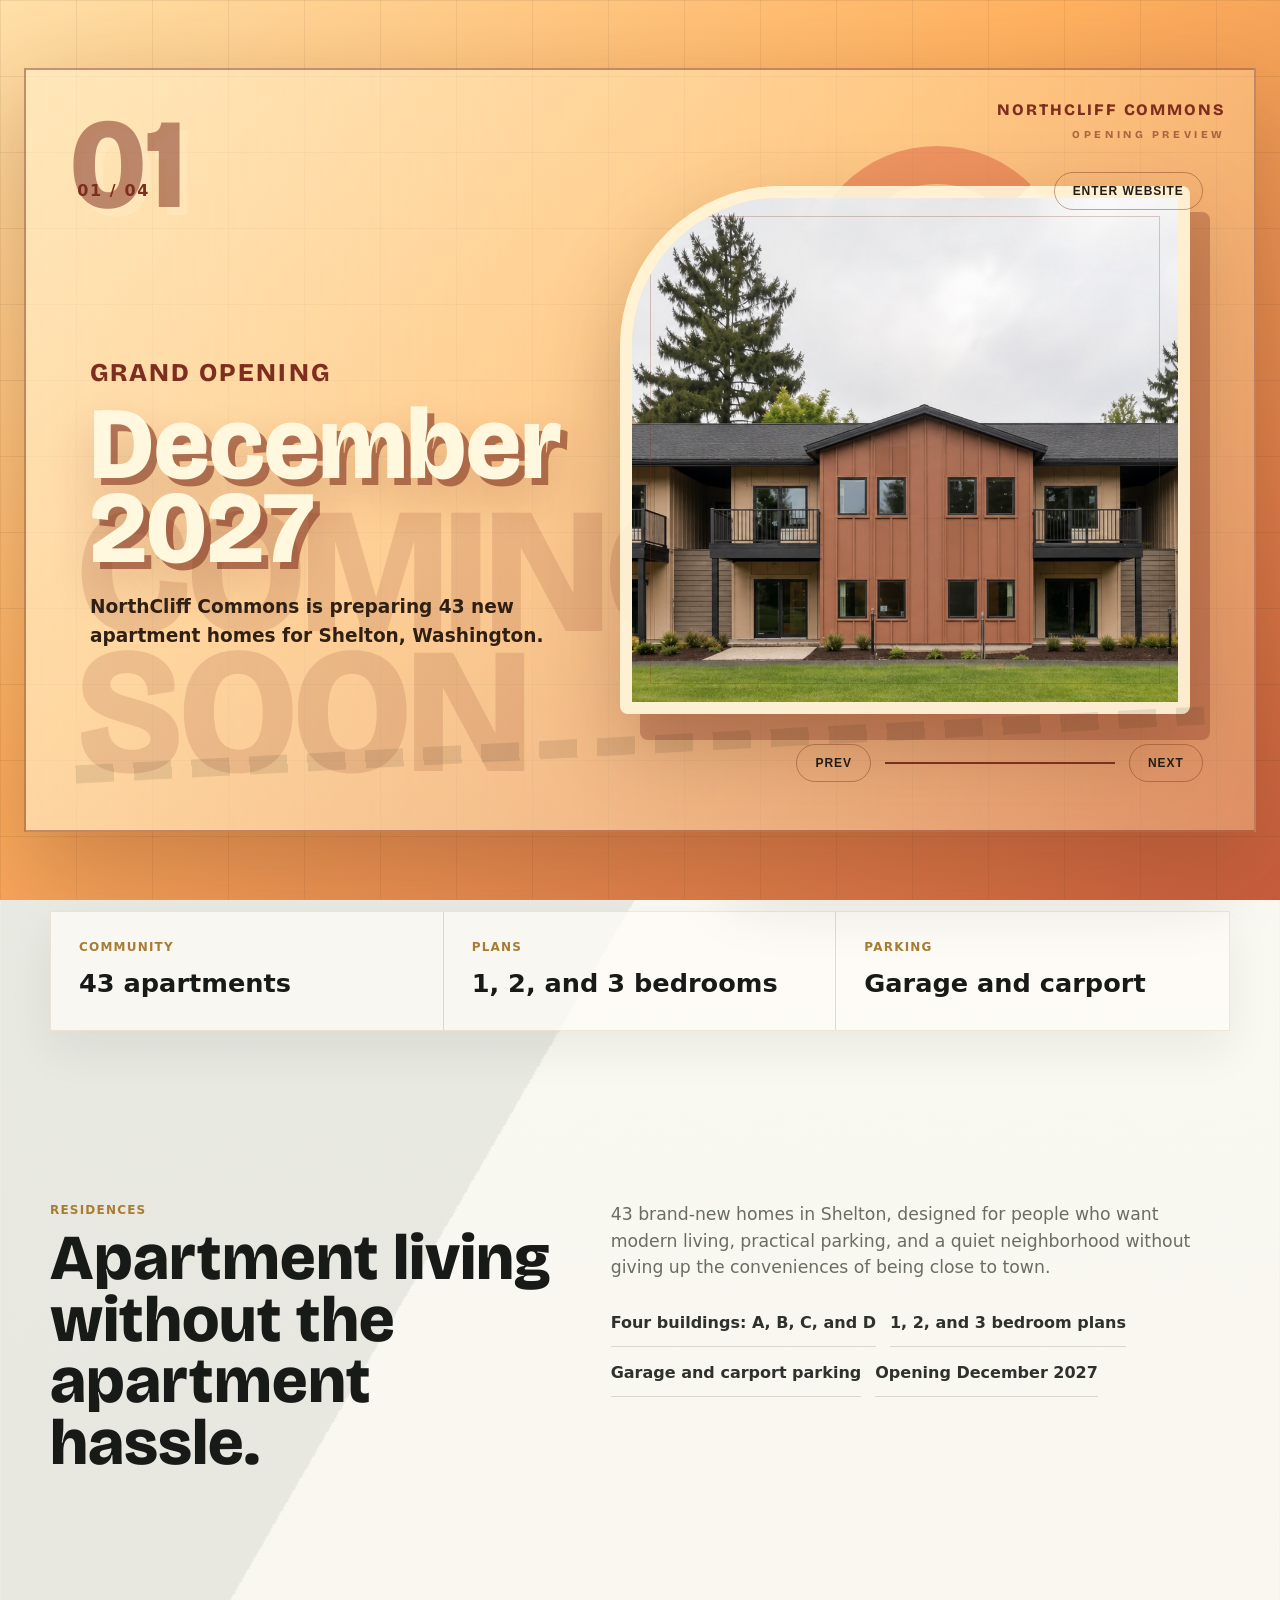
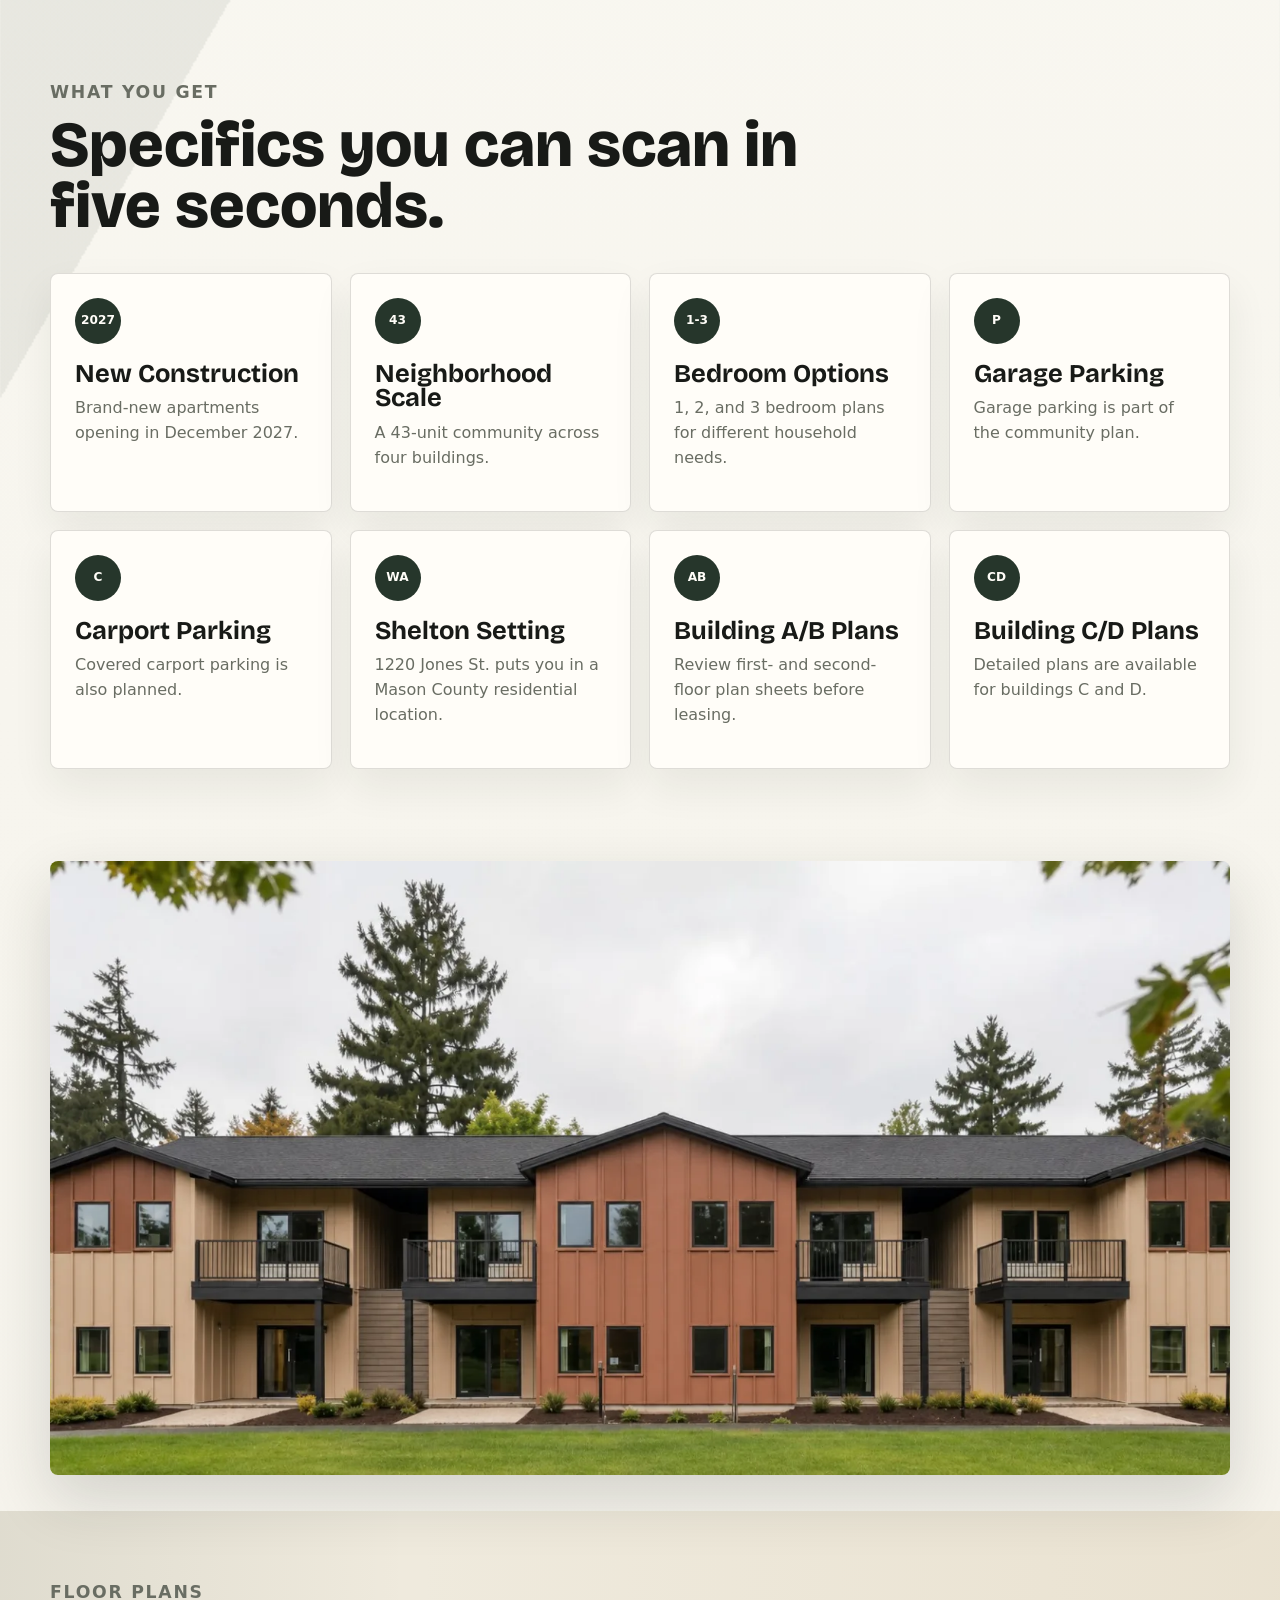
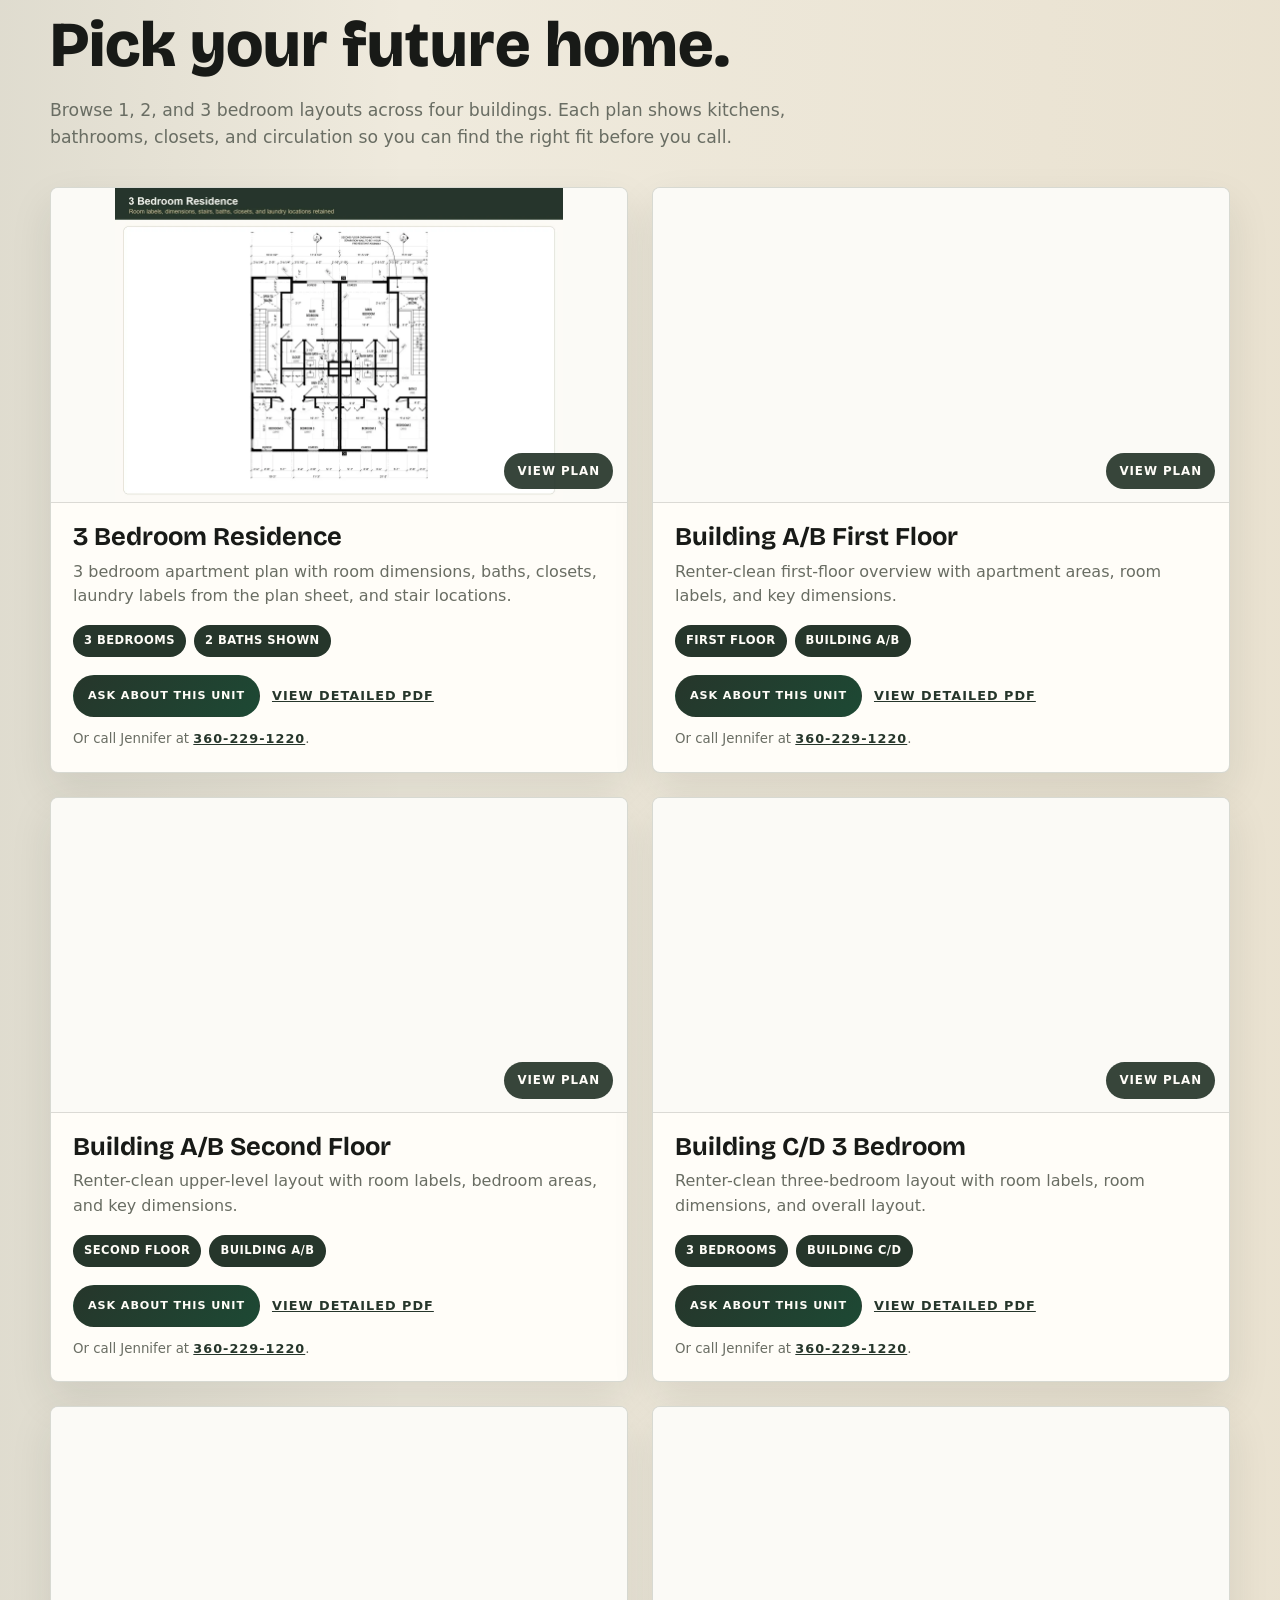
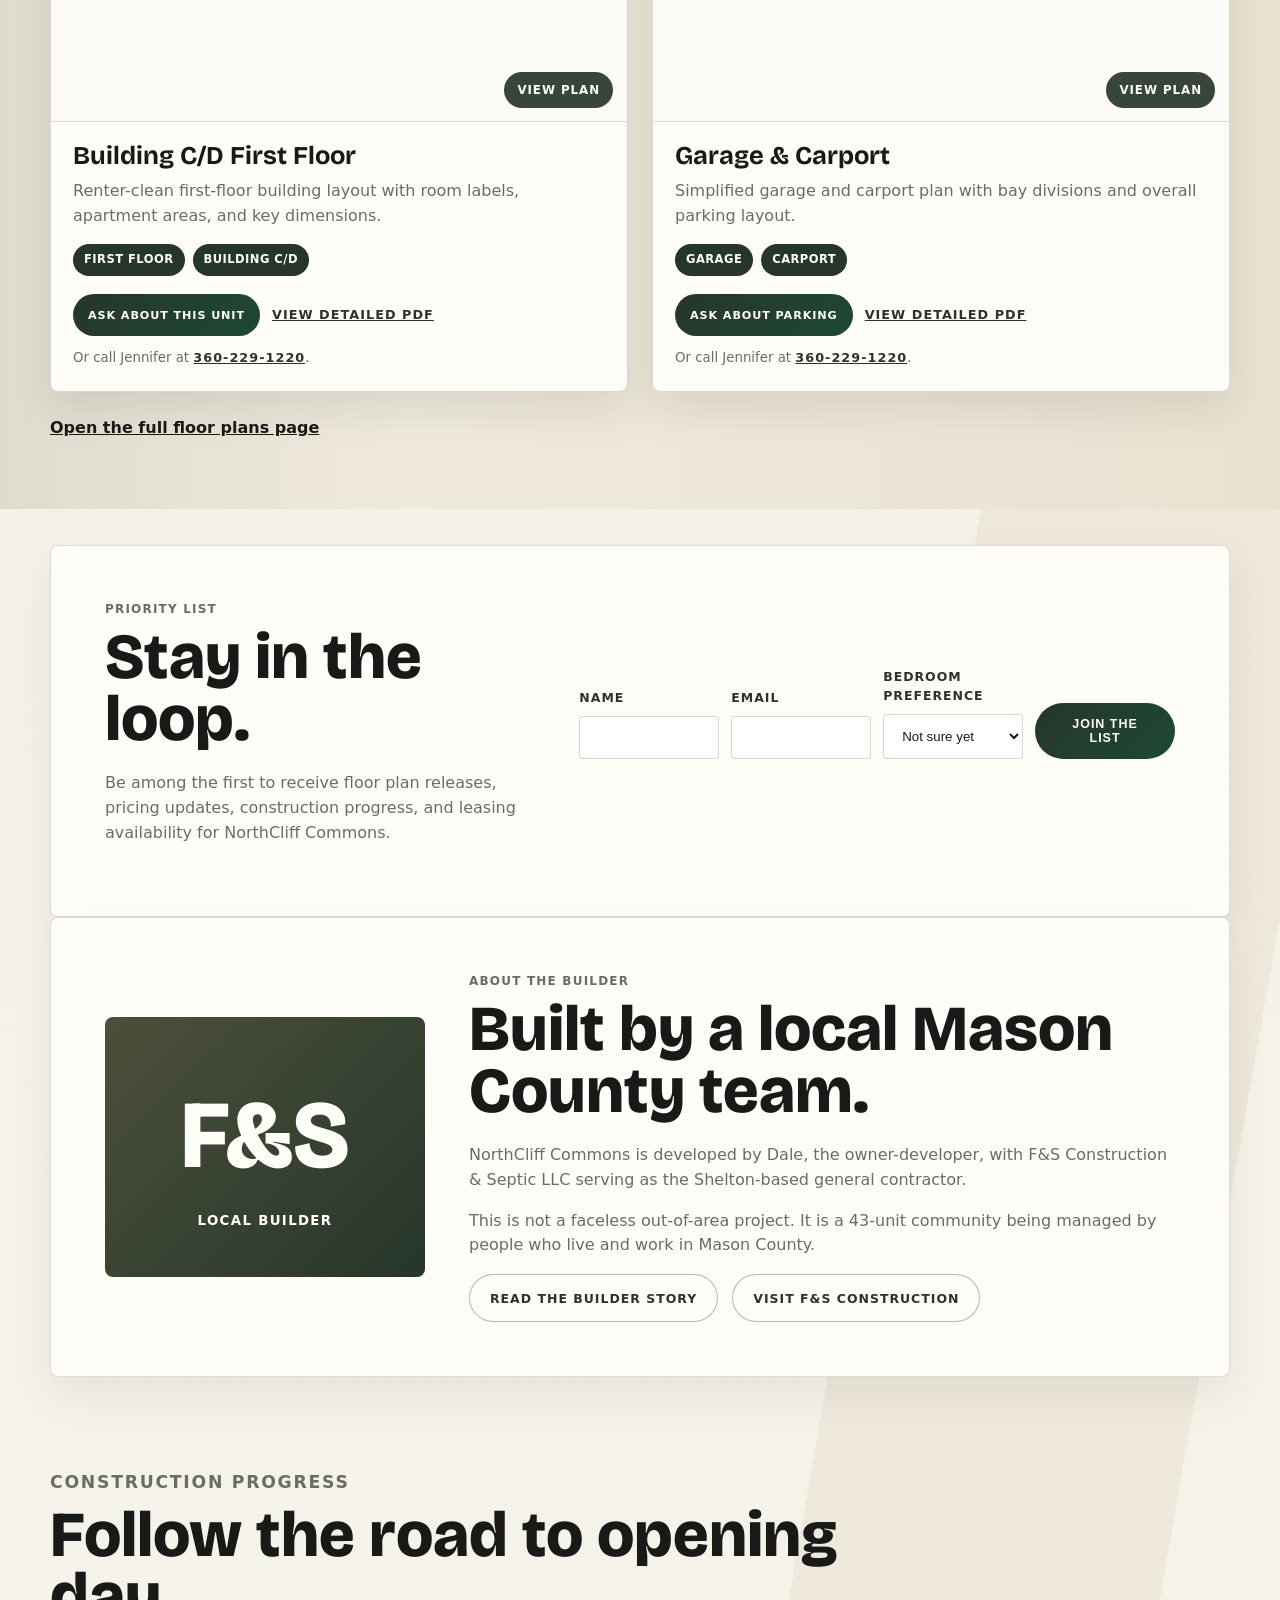
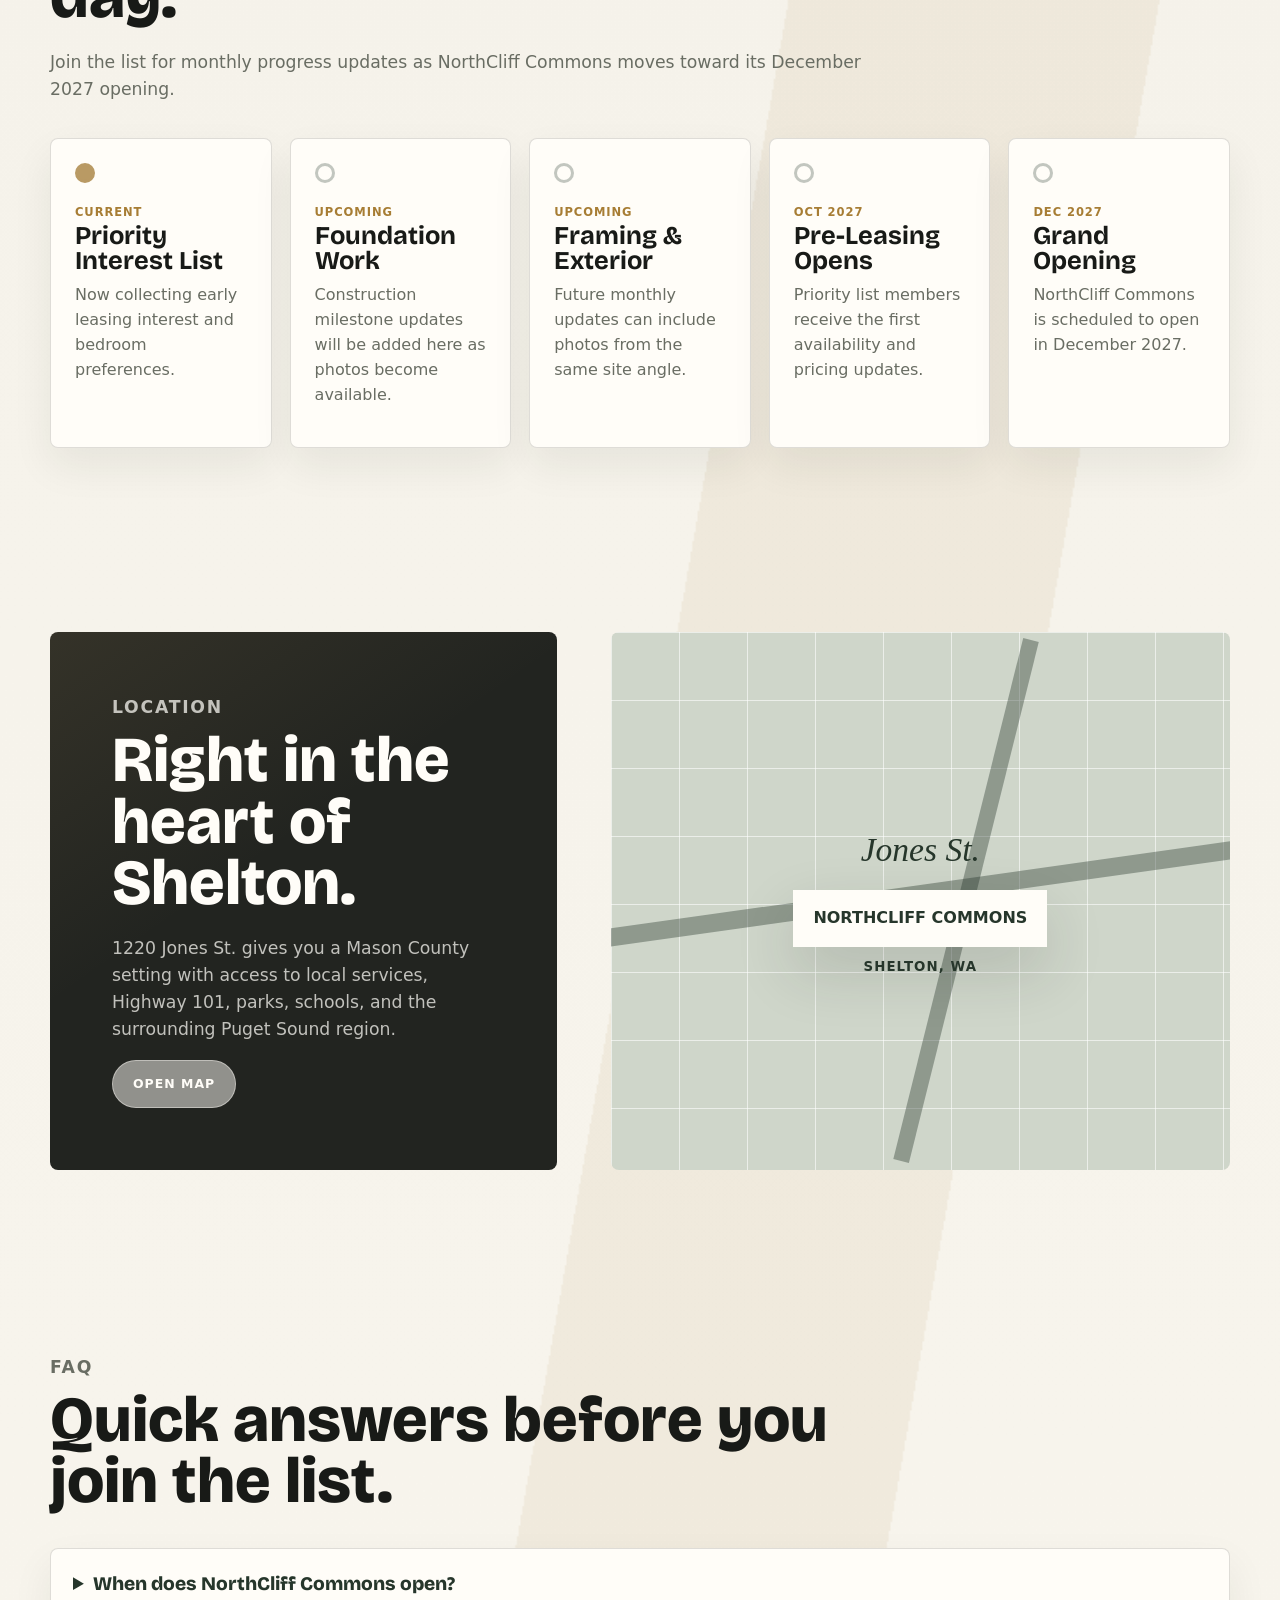
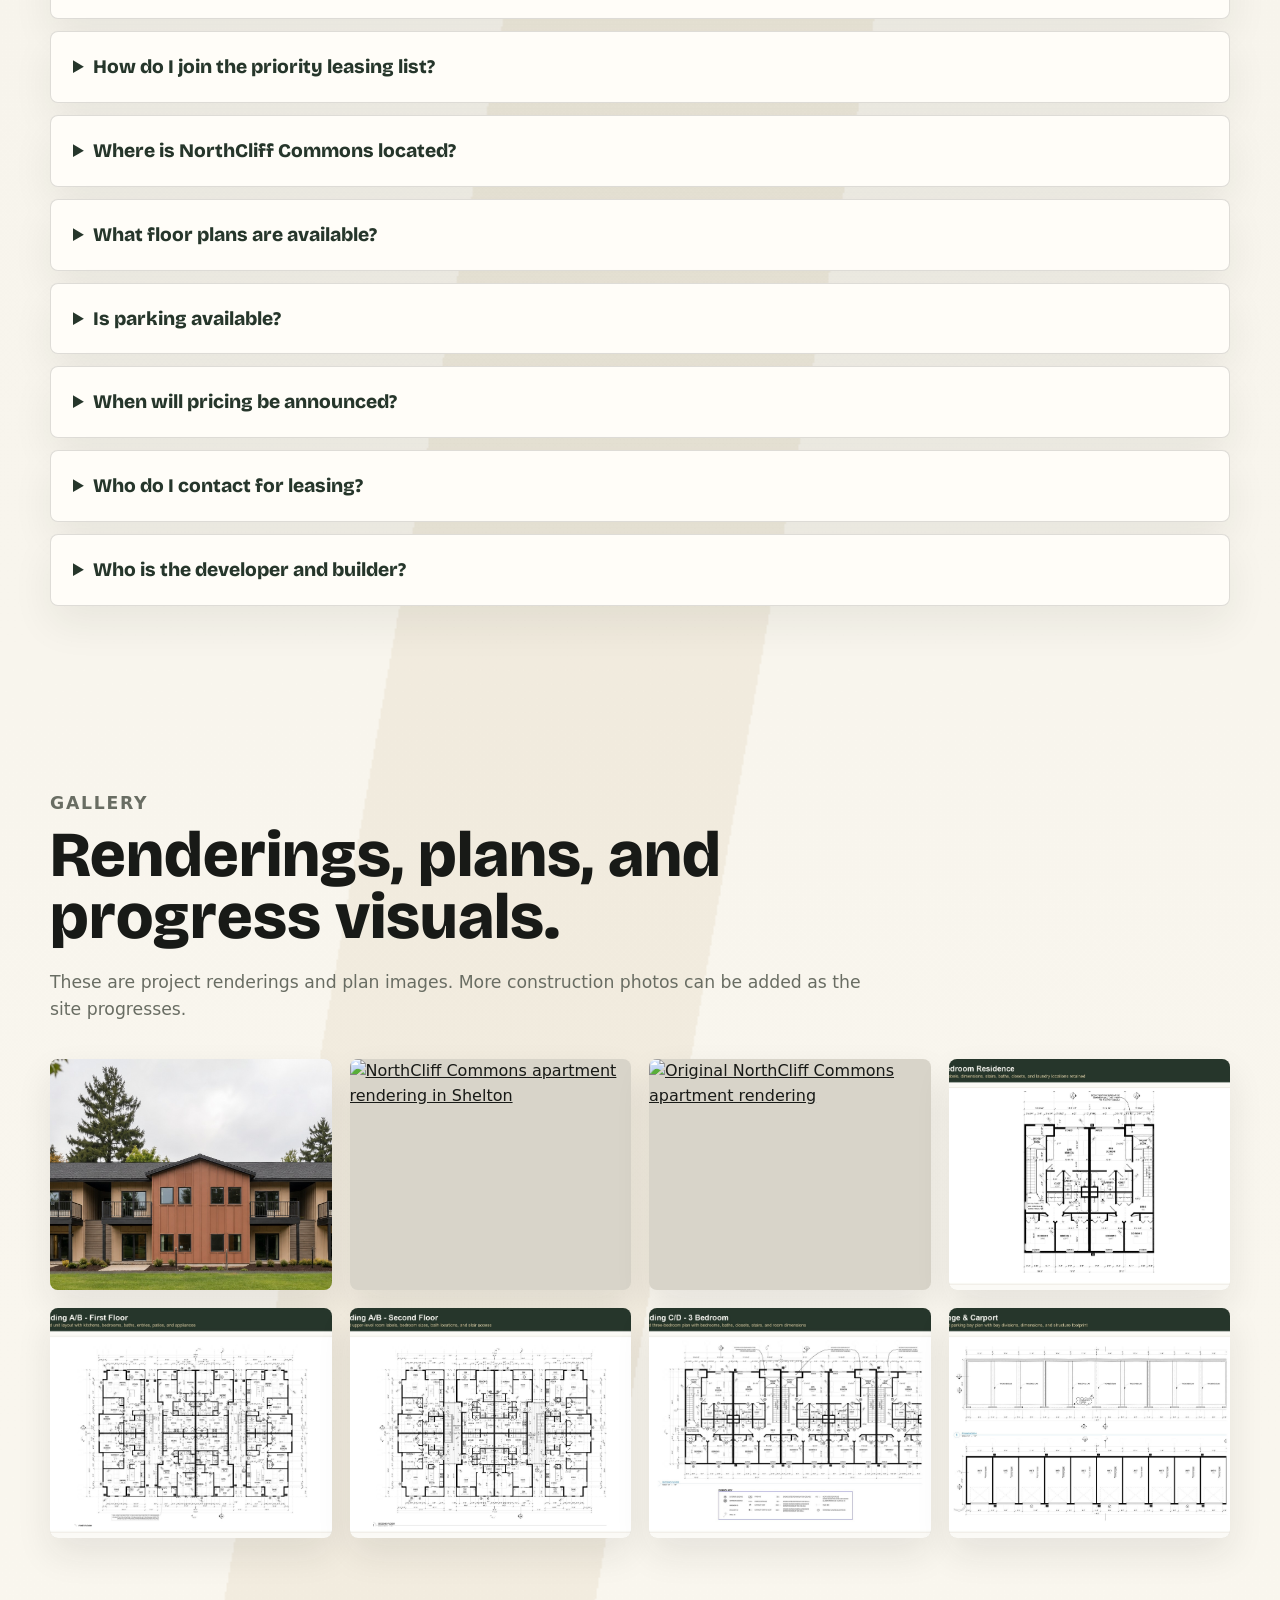
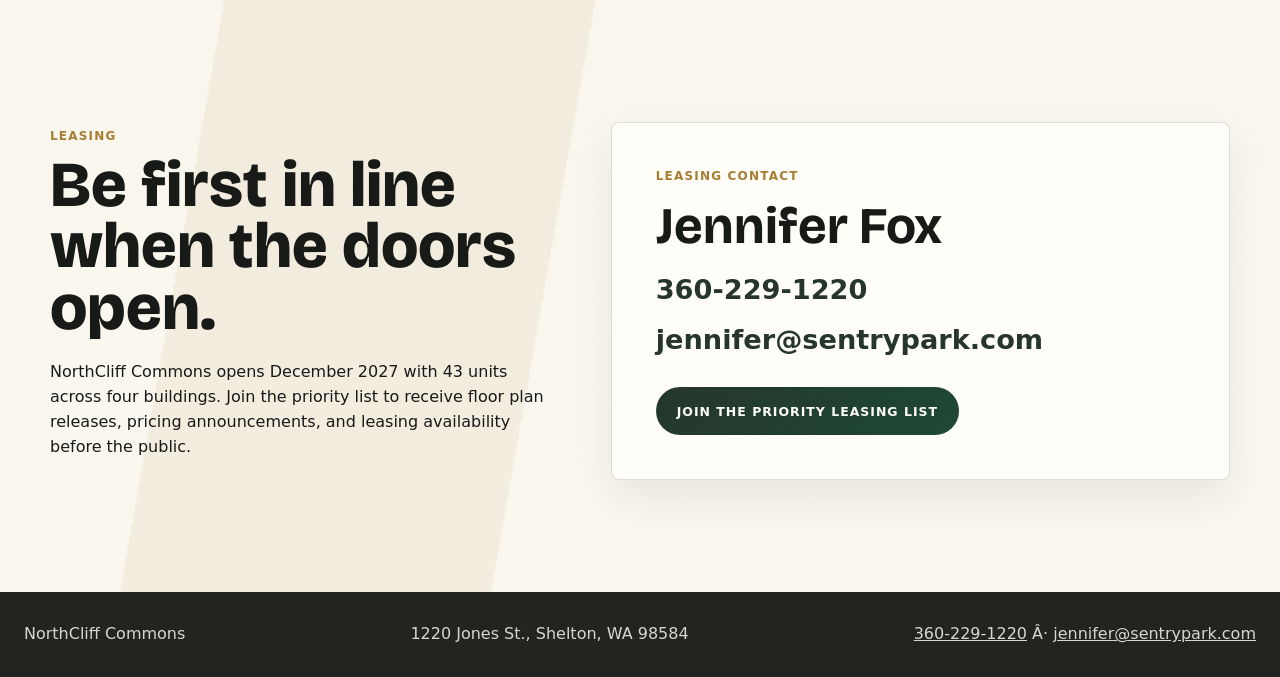
==== commit c024f255: "Build NorthCliff leasing conversion site" ====
--- a/index.html
+++ b/index.html
@@ -1,16 +1,25 @@
-<!doctype html>
+﻿<!doctype html>
 <html lang="en">
   <head>
     <meta charset="utf-8">
     <meta name="viewport" content="width=device-width, initial-scale=1">
-    <title>NorthCliff Commons | Luxury Apartments in Shelton, WA</title>
-    <meta name="description" content="NorthCliff Commons is a new luxury apartment community opening December 2027 at 1220 Jones St., Shelton, WA 98584. View floor plans and contact Jennifer Fox for leasing.">
+    <title>NorthCliff Commons | New Apartments in Shelton, WA | Opening Dec 2027</title>
+    <meta name="description" content="43 new luxury apartments in Shelton, WA. 1, 2, and 3 bedrooms with garage and carport parking. Join the priority list. Opening December 2027.">
     <meta name="robots" content="index, follow">
-    <meta property="og:title" content="NorthCliff Commons | Luxury Apartments in Shelton, WA">
-    <meta property="og:description" content="Bright, modern apartment living coming to Shelton, WA. Grand opening December 2027.">
+    <meta property="og:title" content="NorthCliff Commons | New Apartments in Shelton, WA">
+    <meta property="og:description" content="43 new apartments in Shelton, WA. 1, 2, and 3 bedrooms opening December 2027.">
     <meta property="og:type" content="website">
-    <meta property="og:image" content="assets/northcliff-rendering-rust-beige.jpg">
-    <link rel="canonical" href="https://northcliffcommons.com/">
+    <meta property="og:url" content="https://northcliff.vercel.app/">
+    <meta property="og:site_name" content="NorthCliff Commons">
+    <meta property="og:image" content="https://northcliff.vercel.app/assets/og/northcliff-og-image.jpg">
+    <meta property="og:image:width" content="1200">
+    <meta property="og:image:height" content="630">
+    <meta name="twitter:card" content="summary_large_image">
+    <meta name="twitter:title" content="NorthCliff Commons | New Apartments in Shelton, WA">
+    <meta name="twitter:description" content="43 new apartments in Shelton, WA. Opening December 2027.">
+    <meta name="twitter:image" content="https://northcliff.vercel.app/assets/og/northcliff-og-image.jpg">
+    <link rel="canonical" href="https://northcliff.vercel.app/">
+    <link rel="preload" as="image" href="assets/northcliff-rendering-rust-beige.jpg">
     <link rel="preconnect" href="https://fonts.googleapis.com">
     <link rel="preconnect" href="https://fonts.gstatic.com" crossorigin>
     <link href="https://fonts.googleapis.com/css2?family=Bricolage+Grotesque:opsz,wght@12..96,600;12..96,700;12..96,800&family=Playfair+Display:ital,wght@1,700&display=swap" rel="stylesheet">
@@ -18,26 +27,74 @@
     <script type="application/ld+json">
       {
         "@context": "https://schema.org",
-        "@type": "ApartmentComplex",
-        "name": "NorthCliff Commons",
-        "address": {
-          "@type": "PostalAddress",
-          "streetAddress": "1220 Jones St.",
-          "addressLocality": "Shelton",
-          "addressRegion": "WA",
-          "postalCode": "98584",
-          "addressCountry": "US"
-        },
-        "telephone": "+1-360-229-1220",
-        "email": "jennifer@sentrypark.com",
-        "openingDate": "2027-12",
-        "contactPoint": {
-          "@type": "ContactPoint",
-          "name": "Jennifer Fox",
-          "telephone": "+1-360-229-1220",
-          "email": "jennifer@sentrypark.com",
-          "contactType": "leasing"
-        }
+        "@graph": [
+          {
+            "@type": "ApartmentComplex",
+            "@id": "https://northcliff.vercel.app/#apartmentcomplex",
+            "name": "NorthCliff Commons",
+            "description": "43 new luxury apartments in Shelton, WA with 1, 2, and 3 bedroom plans, garage parking, and carport parking. Opening December 2027.",
+            "url": "https://northcliff.vercel.app/",
+            "image": "https://northcliff.vercel.app/assets/og/northcliff-og-image.jpg",
+            "openingDate": "2027-12-01",
+            "numberOfAccommodationUnits": 43,
+            "address": {
+              "@type": "PostalAddress",
+              "streetAddress": "1220 Jones St.",
+              "addressLocality": "Shelton",
+              "addressRegion": "WA",
+              "postalCode": "98584",
+              "addressCountry": "US"
+            },
+            "geo": {
+              "@type": "GeoCoordinates",
+              "latitude": 47.2168,
+              "longitude": -123.1007
+            },
+            "telephone": "+1-360-229-1220",
+            "email": "jennifer@sentrypark.com",
+            "amenityFeature": [
+              { "@type": "LocationFeatureSpecification", "name": "Garage parking", "value": true },
+              { "@type": "LocationFeatureSpecification", "name": "Carport parking", "value": true },
+              { "@type": "LocationFeatureSpecification", "name": "New construction", "value": true }
+            ],
+            "contactPoint": {
+              "@type": "ContactPoint",
+              "name": "Jennifer Fox",
+              "telephone": "+1-360-229-1220",
+              "email": "jennifer@sentrypark.com",
+              "contactType": "leasing"
+            }
+          },
+          {
+            "@type": "RealEstateAgent",
+            "@id": "https://northcliff.vercel.app/#leasing",
+            "name": "NorthCliff Commons Leasing",
+            "telephone": "+1-360-229-1220",
+            "email": "jennifer@sentrypark.com",
+            "areaServed": "Shelton, WA"
+          },
+          {
+            "@type": "FAQPage",
+            "@id": "https://northcliff.vercel.app/#faq",
+            "mainEntity": [
+              {
+                "@type": "Question",
+                "name": "When does NorthCliff Commons open?",
+                "acceptedAnswer": { "@type": "Answer", "text": "NorthCliff Commons is scheduled to open in December 2027." }
+              },
+              {
+                "@type": "Question",
+                "name": "What floor plans are available?",
+                "acceptedAnswer": { "@type": "Answer", "text": "NorthCliff Commons offers 1, 2, and 3 bedroom apartments across four buildings totaling 43 units." }
+              },
+              {
+                "@type": "Question",
+                "name": "Who do I contact for leasing?",
+                "acceptedAnswer": { "@type": "Answer", "text": "Jennifer Fox is the leasing contact. Call 360-229-1220 or email jennifer@sentrypark.com." }
+              }
+            ]
+          }
+        ]
       }
     </script>
   </head>
@@ -46,70 +103,63 @@
       <div class="launch-stage">
         <div class="launch-brandline" aria-hidden="true">
           <span>NorthCliff Commons</span>
-          <small>Website Coming Soon</small>
+          <small>Opening Preview</small>
         </div>
         <div class="launch-track" data-launch-track>
-          <article class="launch-slide is-active" data-launch-slide>
+          <article class="launch-slide launch-theme-sunset is-active" data-launch-slide>
             <div class="launch-number">01</div>
             <div class="launch-copy">
               <p>Grand Opening</p>
               <h2>December 2027</h2>
-              <span>NorthCliff Commons is preparing a new luxury apartment community for Shelton, Washington.</span>
+              <span>NorthCliff Commons is preparing 43 new apartment homes for Shelton, Washington.</span>
             </div>
             <figure>
-              <img src="assets/northcliff-rendering-rust-beige.jpg" alt="NorthCliff Commons exterior rendering in beige and rust-brown colors" width="1874" height="839">
+              <img src="assets/northcliff-rendering-rust-beige.jpg" alt="NorthCliff Commons apartment building in Shelton, WA with beige siding and rust accents" width="1874" height="839">
             </figure>
           </article>
-
-          <article class="launch-slide" data-launch-slide>
+          <article class="launch-slide launch-theme-forest" data-launch-slide>
             <div class="launch-number">02</div>
+            <div class="launch-copy">
+              <p>Residences</p>
+              <h2>1, 2 &amp; 3 Bedrooms</h2>
+              <span>Review plans across buildings A, B, C, and D before you join the priority list.</span>
+            </div>
+            <figure>
+              <img src="assets/plans/renter-clean/3-bedroom-renter-clean.jpg" alt="3 bedroom apartment floor plan at NorthCliff Commons Shelton WA" width="1800" height="1260">
+            </figure>
+          </article>
+          <article class="launch-slide launch-theme-harbor" data-launch-slide>
+            <div class="launch-number">03</div>
             <div class="launch-copy">
               <p>Shelton, WA</p>
               <h2>1220 Jones St.</h2>
-              <span>A calm Mason County setting with a polished Northwest residential feel.</span>
+              <span>A Mason County residential setting with garage and carport parking planned.</span>
             </div>
             <figure class="launch-map-card" aria-label="Stylized preview of the NorthCliff Commons location">
               <strong>Jones St.</strong>
               <small>NorthCliff Commons</small>
             </figure>
           </article>
-
-          <article class="launch-slide" data-launch-slide>
-            <div class="launch-number">03</div>
-            <div class="launch-copy">
-              <p>Residences</p>
-              <h2>Detailed Plans</h2>
-              <span>Review bedrooms, baths, kitchens, laundry, closets, patios, and room dimensions before you inquire.</span>
-            </div>
-            <figure>
-              <img src="assets/plans/detailed-clean/3-bedroom-detailed.jpg" alt="Detailed three-bedroom apartment plan preview" width="1800" height="1260">
-            </figure>
-          </article>
-
-          <article class="launch-slide" data-launch-slide>
+          <article class="launch-slide launch-theme-gold" data-launch-slide>
             <div class="launch-number">04</div>
             <div class="launch-copy">
               <p>Leasing Updates</p>
               <h2>Jennifer Fox</h2>
-              <span>Call 360-229-1220 or email jennifer@sentrypark.com to ask about future leasing and renting updates.</span>
+              <span>Call 360-229-1220 or join the list for future floor plan, pricing, and availability updates.</span>
             </div>
             <div class="launch-contact-card">
               <span>Leasing Contact</span>
               <strong>Jennifer Fox</strong>
-              <a href="tel:+13602291220">360-229-1220</a>
+              <a href="tel:+13602291220" aria-label="Call Jennifer Fox at 360-229-1220">360-229-1220</a>
               <a href="mailto:jennifer@sentrypark.com">jennifer@sentrypark.com</a>
             </div>
           </article>
         </div>
-
         <div class="launch-controls" aria-label="Intro slider controls">
           <button type="button" data-launch-prev aria-label="Previous intro slide">Prev</button>
-          <div class="launch-progress" aria-hidden="true">
-            <span data-launch-progress></span>
-          </div>
+          <div class="launch-progress" aria-hidden="true"><span data-launch-progress></span></div>
           <button type="button" data-launch-next aria-label="Next intro slide">Next</button>
         </div>
-
         <div class="launch-footer">
           <span data-launch-count>01 / 04</span>
           <button type="button" class="launch-enter" data-launch-enter>Enter Website</button>
@@ -118,7 +168,7 @@
     </section>
 
     <header class="site-header" data-header>
-      <a class="brand" href="#home" aria-label="NorthCliff Commons home">
+      <a class="brand" href="/" aria-label="NorthCliff Commons home">
         <span class="brand-mark" aria-hidden="true">NC</span>
         <span>NorthCliff Commons</span>
       </a>
@@ -127,195 +177,258 @@
         <span></span>
       </button>
       <nav class="nav-links" aria-label="Primary navigation" data-nav>
-        <a href="#residences">Residences</a>
-        <a href="#floor-plans">Floor Plans</a>
-        <a href="#location">Location</a>
-        <a href="contact.html">Contact</a>
+        <a href="/floor-plans">Floor Plans</a>
+        <a href="/location">Location</a>
+        <a href="/leasing">Leasing</a>
+        <a href="/about">About</a>
+        <a class="nav-call" href="tel:+13602291220" aria-label="Call Jennifer Fox at 360-229-1220">Call 360-229-1220</a>
       </nav>
     </header>
 
     <main id="home">
       <section class="hero section-wrap">
         <div class="hero-copy">
-          <p class="opening"><span>Grand Opening</span> December 2027</p>
+          <div class="hero-facts" aria-label="NorthCliff Commons quick facts">
+            <span>43 apartments</span>
+            <span>1-3 bedrooms</span>
+            <span>Garage + carport</span>
+          </div>
+          <p class="opening"><span>Now Accepting Leasing Interest</span> Opening December 2027</p>
           <h1><span>NorthCliff</span><span>Commons</span></h1>
-          <p class="hero-text">A bright new luxury apartment community coming to 1220 Jones St. in Shelton, Washington, designed for modern Northwest living.</p>
+          <p class="hero-text">43 new luxury apartments in Shelton, WA. Choose from 1, 2, and 3 bedroom plans with garage and carport parking in a quiet Mason County setting.</p>
           <div class="hero-actions" aria-label="Primary calls to action">
-            <a class="button primary" href="contact.html">Inquire About Leasing</a>
+            <a class="button primary" href="#leasing-form">Join the Priority Leasing List</a>
             <a class="button secondary" href="#floor-plans">View Floor Plans</a>
           </div>
         </div>
-        <figure class="hero-media">
-          <img src="assets/northcliff-rendering-rust-beige.jpg" alt="Rendering of NorthCliff Commons apartment building with beige siding, rust-brown accents, black balconies, and evergreen surroundings" width="1874" height="839">
-        </figure>
+        <div class="hero-panel" id="leasing-form">
+          <form class="inquiry-form compact-form" action="/api/contact" method="post" data-inquiry-form data-form-type="inquiry">
+            <div class="form-heading">
+              <p class="section-label">Availability Updates</p>
+              <h2>Be first to know.</h2>
+              <p>Get floor plan releases, pricing updates, and leasing availability before the public.</p>
+            </div>
+            <label class="honeypot-field" aria-hidden="true">Website <input name="website" type="text" tabindex="-1" autocomplete="off"></label>
+            <input name="formType" type="hidden" value="inquiry">
+            <label>Name <input name="name" type="text" autocomplete="name" required></label>
+            <label>Email <input name="email" type="email" autocomplete="email" required><small>Monthly updates, never spam.</small></label>
+            <label>Phone <input name="phone" type="tel" inputmode="tel" autocomplete="tel" required></label>
+            <label>Unit interest
+              <select name="unitType" data-unit-interest>
+                <option>Not sure yet</option>
+                <option>1BR</option>
+                <option>2BR</option>
+                <option>3BR</option>
+              </select>
+            </label>
+            <button class="button primary" type="submit" data-submit-button>Get Availability Updates</button>
+            <p class="form-note" data-form-note aria-live="polite"></p>
+          </form>
+        </div>
       </section>
 
       <section class="intro-band" aria-label="Community highlights">
-        <div>
-          <span>Opening</span>
-          <strong>December 2027</strong>
-        </div>
-        <div>
-          <span>Location</span>
-          <strong>Shelton, WA</strong>
-        </div>
-        <div>
-          <span>Leasing Contact</span>
-          <strong>Jennifer Fox</strong>
-        </div>
+        <div><span>Community</span><strong>43 apartments</strong></div>
+        <div><span>Plans</span><strong>1, 2, and 3 bedrooms</strong></div>
+        <div><span>Parking</span><strong>Garage and carport</strong></div>
       </section>
 
       <section class="section-wrap split-section" id="residences">
         <div>
           <p class="section-label">Residences</p>
-          <h2>Modern apartments with a quiet Northwest point of view.</h2>
+          <h2>Apartment living without the apartment hassle.</h2>
         </div>
         <div class="section-copy">
-          <p>NorthCliff Commons pairs clean architecture, private outdoor moments, and a calm residential setting close to daily Shelton conveniences.</p>
-          <div class="feature-list" aria-label="Residence features">
-            <span>Contemporary exterior design</span>
-            <span>Private balconies and patios</span>
-            <span>Three-bedroom plan previews</span>
-            <span>Parking and garage plan information</span>
+          <p>43 brand-new homes in Shelton, designed for people who want modern living, practical parking, and a quiet neighborhood without giving up the conveniences of being close to town.</p>
+          <div class="feature-list" aria-label="Residence facts">
+            <span>Four buildings: A, B, C, and D</span>
+            <span>1, 2, and 3 bedroom plans</span>
+            <span>Garage and carport parking</span>
+            <span>Opening December 2027</span>
           </div>
         </div>
       </section>
 
+      <section class="section-wrap amenities-section" id="amenities">
+        <div class="section-heading">
+          <p class="section-label">What You Get</p>
+          <h2>Specifics you can scan in five seconds.</h2>
+        </div>
+        <div class="amenity-grid">
+          <article><span aria-hidden="true">2027</span><h3>New Construction</h3><p>Brand-new apartments opening in December 2027.</p></article>
+          <article><span aria-hidden="true">43</span><h3>Neighborhood Scale</h3><p>A 43-unit community across four buildings.</p></article>
+          <article><span aria-hidden="true">1-3</span><h3>Bedroom Options</h3><p>1, 2, and 3 bedroom plans for different household needs.</p></article>
+          <article><span aria-hidden="true">P</span><h3>Garage Parking</h3><p>Garage parking is part of the community plan.</p></article>
+          <article><span aria-hidden="true">C</span><h3>Carport Parking</h3><p>Covered carport parking is also planned.</p></article>
+          <article><span aria-hidden="true">WA</span><h3>Shelton Setting</h3><p>1220 Jones St. puts you in a Mason County residential location.</p></article>
+          <article><span aria-hidden="true">AB</span><h3>Building A/B Plans</h3><p>Review first- and second-floor plan sheets before leasing.</p></article>
+          <article><span aria-hidden="true">CD</span><h3>Building C/D Plans</h3><p>Detailed plans are available for buildings C and D.</p></article>
+        </div>
+      </section>
+
       <section class="image-break" aria-label="NorthCliff Commons exterior rendering">
-        <img src="assets/northcliff-rendering-rust-beige.jpg" alt="Full exterior rendering of NorthCliff Commons apartments with beige siding and rust-brown accent panels" width="1874" height="839" loading="lazy">
+        <picture>
+          <source srcset="assets/northcliff-rendering-rust-beige.webp" type="image/webp">
+          <img src="assets/northcliff-rendering-rust-beige.jpg" alt="NorthCliff Commons apartment building in Shelton, WA with Pacific Northwest evergreens" width="1874" height="839" loading="lazy" decoding="async">
+        </picture>
       </section>
 
       <section class="section-wrap plans-section" id="floor-plans">
         <div class="section-heading">
           <p class="section-label">Floor Plans</p>
-          <h2>Explore building and residence plans.</h2>
-          <p>Preview cleaned detailed plan sheets below. The unrelated permit title blocks have been reduced, while room labels, dimensions, kitchens, baths, laundry, doors, and fixtures remain visible.</p>
-        </div>
-
-        <div class="plans-grid">
+          <h2>Pick your future home.</h2>
+          <p>Browse 1, 2, and 3 bedroom layouts across four buildings. Each plan shows kitchens, bathrooms, closets, and circulation so you can find the right fit before you call.</p>
+        </div>
+        <div class="plans-grid enhanced-plans">
           <article class="plan-card featured-plan">
-            <a href="assets/plans/detailed-clean/3-bedroom-detailed.jpg" aria-label="Open detailed three bedroom floor plan preview">
-              <img src="assets/plans/detailed-clean/3-bedroom-detailed.jpg" alt="Detailed three-bedroom apartment floor plan showing room labels, dimensions, baths, closets, laundry, and stairs" width="1800" height="1260">
+            <a class="plan-image-link" href="assets/plans/renter-clean/3-bedroom-renter-clean.jpg" data-lightbox-src="assets/plans/renter-clean/3-bedroom-renter-clean.jpg" data-lightbox-alt="3 bedroom apartment floor plan at NorthCliff Commons Shelton WA" data-lightbox-caption="3 Bedroom Residence">
+              <picture><source srcset="assets/plans/renter-clean/3-bedroom-renter-clean.webp" type="image/webp"><img src="assets/plans/renter-clean/3-bedroom-renter-clean.jpg" alt="3 bedroom apartment floor plan at NorthCliff Commons Shelton WA" width="1800" height="1260" loading="lazy" decoding="async"></picture>
+              <span>View Plan</span>
             </a>
             <div class="plan-card-copy">
               <h3>3 Bedroom Residence</h3>
-              <p>Detailed residence plan with room names, dimensions, closets, bathrooms, laundry, and stair locations retained.</p>
-              <div class="plan-specs" aria-label="Three bedroom plan details">
-                <span>3 bedrooms</span>
-                <span>2 baths shown</span>
-                <span>Room dimensions</span>
-              </div>
-              <a href="assets/docs/detailed-clean/3-bedroom-detailed.pdf">Open Detailed PDF</a>
-            </div>
-          </article>
-
+              <p>3 bedroom apartment plan with room dimensions, baths, closets, laundry labels from the plan sheet, and stair locations.</p>
+              <div class="plan-specs"><span>3 bedrooms</span><span>2 baths shown</span></div>
+              <div class="plan-actions"><a class="button primary" href="#leasing-form" data-unit-select="3BR">Ask About This Unit</a><a href="assets/docs/detailed-clean/3-bedroom-detailed.pdf">View Detailed PDF</a></div>
+              <small>Or call Jennifer at <a href="tel:+13602291220">360-229-1220</a>.</small>
+            </div>
+          </article>
           <article class="plan-card">
-            <a href="assets/plans/detailed-clean/building-a-first-floor-detailed.jpg" aria-label="Open detailed Building A and B first floor plan preview">
-              <img src="assets/plans/detailed-clean/building-a-first-floor-detailed.jpg" alt="Detailed Building A and B first floor plan showing kitchens, living rooms, bedrooms, baths, patios, doors, and dimensions" width="1800" height="1260">
-            </a>
-            <div class="plan-card-copy">
-              <h3>Building A/B First Floor</h3>
-              <p>Detailed first-floor layout with kitchens, living rooms, bedrooms, bathrooms, entries, patios, and appliance locations.</p>
-              <div class="plan-specs" aria-label="Building A and B first floor plan details">
-                <span>First-floor layout</span>
-                <span>Kitchens shown</span>
-                <span>Entries & patios</span>
-              </div>
-              <a href="assets/docs/detailed-clean/building-a-first-floor-detailed.pdf">Open Detailed PDF</a>
-            </div>
-          </article>
-
+            <a class="plan-image-link" href="assets/plans/renter-clean/building-a-first-floor-renter-clean.jpg" data-lightbox-src="assets/plans/renter-clean/building-a-first-floor-renter-clean.jpg" data-lightbox-alt="Building A and B first floor plan at NorthCliff Commons Shelton" data-lightbox-caption="Building A/B First Floor">
+              <picture><source srcset="assets/plans/renter-clean/building-a-first-floor-renter-clean.webp" type="image/webp"><img src="assets/plans/renter-clean/building-a-first-floor-renter-clean.jpg" alt="Building A and B first floor plan at NorthCliff Commons Shelton" width="1800" height="1260" loading="lazy" decoding="async"></picture>
+              <span>View Plan</span>
+            </a>
+            <div class="plan-card-copy"><h3>Building A/B First Floor</h3><p>Renter-clean first-floor overview with apartment areas, room labels, and key dimensions.</p><div class="plan-specs"><span>First floor</span><span>Building A/B</span></div><div class="plan-actions"><a class="button primary" href="#leasing-form" data-unit-select="1BR / 2BR">Ask About This Unit</a><a href="assets/docs/detailed-clean/building-a-first-floor-detailed.pdf">View Detailed PDF</a></div><small>Or call Jennifer at <a href="tel:+13602291220">360-229-1220</a>.</small></div>
+          </article>
           <article class="plan-card">
-            <a href="assets/plans/detailed-clean/building-a-second-floor-detailed.jpg" aria-label="Open detailed Building A and B second floor plan preview">
-              <img src="assets/plans/detailed-clean/building-a-second-floor-detailed.jpg" alt="Detailed Building A and B second floor plan showing bedrooms, baths, closets, stairs, doors, and dimensions" width="1800" height="1260">
-            </a>
-            <div class="plan-card-copy">
-              <h3>Building A/B Second Floor</h3>
-              <p>Upper-level layout with bedroom names, room dimensions, bathrooms, closets, doors, and stair circulation visible.</p>
-              <div class="plan-specs" aria-label="Building A and B second floor plan details">
-                <span>Second-floor layout</span>
-                <span>Bedroom zones</span>
-                <span>Baths & closets</span>
-              </div>
-              <a href="assets/docs/detailed-clean/building-a-second-floor-detailed.pdf">Open Detailed PDF</a>
-            </div>
-          </article>
-
+            <a class="plan-image-link" href="assets/plans/renter-clean/building-a-second-floor-renter-clean.jpg" data-lightbox-src="assets/plans/renter-clean/building-a-second-floor-renter-clean.jpg" data-lightbox-alt="Building A and B second floor apartment plan in Shelton WA" data-lightbox-caption="Building A/B Second Floor">
+              <picture><source srcset="assets/plans/renter-clean/building-a-second-floor-renter-clean.webp" type="image/webp"><img src="assets/plans/renter-clean/building-a-second-floor-renter-clean.jpg" alt="Building A and B second floor apartment plan in Shelton WA" width="1800" height="1260" loading="lazy" decoding="async"></picture>
+              <span>View Plan</span>
+            </a>
+            <div class="plan-card-copy"><h3>Building A/B Second Floor</h3><p>Renter-clean upper-level layout with room labels, bedroom areas, and key dimensions.</p><div class="plan-specs"><span>Second floor</span><span>Building A/B</span></div><div class="plan-actions"><a class="button primary" href="#leasing-form" data-unit-select="2BR / 3BR">Ask About This Unit</a><a href="assets/docs/detailed-clean/building-a-second-floor-detailed.pdf">View Detailed PDF</a></div><small>Or call Jennifer at <a href="tel:+13602291220">360-229-1220</a>.</small></div>
+          </article>
           <article class="plan-card">
-            <a href="assets/plans/detailed-clean/building-c-d-3-bedroom-detailed.jpg" aria-label="Open detailed Building C and D three bedroom plan preview">
-              <img src="assets/plans/detailed-clean/building-c-d-3-bedroom-detailed.jpg" alt="Detailed Building C and D three-bedroom floor plan showing bedrooms, baths, closets, stairs, and room dimensions" width="1800" height="1260">
-            </a>
-            <div class="plan-card-copy">
-              <h3>Building C/D 3 Bedroom</h3>
-              <p>Detailed three-bedroom layout with room names, dimensions, bathrooms, closets, stairs, and fixture locations visible.</p>
-              <div class="plan-specs" aria-label="Building C and D three bedroom plan details">
-                <span>3 bedrooms</span>
-                <span>Bath zones</span>
-                <span>Stair access</span>
-              </div>
-              <a href="assets/docs/detailed-clean/building-c-d-3-bedroom-detailed.pdf">Open Detailed PDF</a>
-            </div>
-          </article>
-
+            <a class="plan-image-link" href="assets/plans/renter-clean/building-c-d-3-bedroom-renter-clean.jpg" data-lightbox-src="assets/plans/renter-clean/building-c-d-3-bedroom-renter-clean.jpg" data-lightbox-alt="Building C and D 3 bedroom apartment floor plan Shelton WA" data-lightbox-caption="Building C/D 3 Bedroom">
+              <picture><source srcset="assets/plans/renter-clean/building-c-d-3-bedroom-renter-clean.webp" type="image/webp"><img src="assets/plans/renter-clean/building-c-d-3-bedroom-renter-clean.jpg" alt="Building C and D 3 bedroom apartment floor plan Shelton WA" width="1800" height="1260" loading="lazy" decoding="async"></picture>
+              <span>View Plan</span>
+            </a>
+            <div class="plan-card-copy"><h3>Building C/D 3 Bedroom</h3><p>Renter-clean three-bedroom layout with room labels, room dimensions, and overall layout.</p><div class="plan-specs"><span>3 bedrooms</span><span>Building C/D</span></div><div class="plan-actions"><a class="button primary" href="#leasing-form" data-unit-select="3BR">Ask About This Unit</a><a href="assets/docs/detailed-clean/building-c-d-3-bedroom-detailed.pdf">View Detailed PDF</a></div><small>Or call Jennifer at <a href="tel:+13602291220">360-229-1220</a>.</small></div>
+          </article>
           <article class="plan-card">
-            <a href="assets/plans/detailed-clean/building-c-d-first-floor-detailed.jpg" aria-label="Open detailed Building C and D first floor plan preview">
-              <img src="assets/plans/detailed-clean/building-c-d-first-floor-detailed.jpg" alt="Detailed Building C and D first floor plan showing kitchens, living rooms, bedrooms, baths, patios, and dimensions" width="1800" height="1260">
-            </a>
-            <div class="plan-card-copy">
-              <h3>Building C/D First Floor</h3>
-              <p>Detailed first-floor building layout with kitchens, living areas, bedrooms, bathrooms, entries, and patios visible.</p>
-              <div class="plan-specs" aria-label="Building C and D first floor plan details">
-                <span>First-floor layout</span>
-                <span>Kitchens shown</span>
-                <span>Exterior access</span>
-              </div>
-              <a href="assets/docs/detailed-clean/building-c-d-first-floor-detailed.pdf">Open Detailed PDF</a>
-            </div>
-          </article>
-
+            <a class="plan-image-link" href="assets/plans/renter-clean/building-c-d-first-floor-renter-clean.jpg" data-lightbox-src="assets/plans/renter-clean/building-c-d-first-floor-renter-clean.jpg" data-lightbox-alt="Building C and D first floor plan at NorthCliff Commons Shelton WA" data-lightbox-caption="Building C/D First Floor">
+              <picture><source srcset="assets/plans/renter-clean/building-c-d-first-floor-renter-clean.webp" type="image/webp"><img src="assets/plans/renter-clean/building-c-d-first-floor-renter-clean.jpg" alt="Building C and D first floor plan at NorthCliff Commons Shelton WA" width="1800" height="1260" loading="lazy" decoding="async"></picture>
+              <span>View Plan</span>
+            </a>
+            <div class="plan-card-copy"><h3>Building C/D First Floor</h3><p>Renter-clean first-floor building layout with room labels, apartment areas, and key dimensions.</p><div class="plan-specs"><span>First floor</span><span>Building C/D</span></div><div class="plan-actions"><a class="button primary" href="#leasing-form" data-unit-select="1BR / 2BR">Ask About This Unit</a><a href="assets/docs/detailed-clean/building-c-d-first-floor-detailed.pdf">View Detailed PDF</a></div><small>Or call Jennifer at <a href="tel:+13602291220">360-229-1220</a>.</small></div>
+          </article>
           <article class="plan-card">
-            <a href="assets/plans/detailed-clean/garage-carport-detailed.jpg" aria-label="Open detailed garage and carport plan preview">
-              <img src="assets/plans/detailed-clean/garage-carport-detailed.jpg" alt="Detailed garage and carport plan showing parking bay divisions, dimensions, and structure footprint" width="1800" height="1260">
-            </a>
-            <div class="plan-card-copy">
-              <h3>Garage &amp; Carport</h3>
-              <p>Detailed parking bay and garage structure plan with bay divisions, basic dimensions, and footprint information visible.</p>
-              <div class="plan-specs" aria-label="Garage and carport plan details">
-                <span>Parking bays</span>
-                <span>Garage footprint</span>
-                <span>Basic bay spacing</span>
-              </div>
-              <a href="assets/docs/detailed-clean/garage-carport-detailed.pdf">Open Detailed PDF</a>
-            </div>
-          </article>
+            <a class="plan-image-link" href="assets/plans/renter-clean/garage-carport-renter-clean.jpg" data-lightbox-src="assets/plans/renter-clean/garage-carport-renter-clean.jpg" data-lightbox-alt="Garage and carport parking plan at NorthCliff Commons apartments Shelton WA" data-lightbox-caption="Garage and Carport Parking">
+              <picture><source srcset="assets/plans/renter-clean/garage-carport-renter-clean.webp" type="image/webp"><img src="assets/plans/renter-clean/garage-carport-renter-clean.jpg" alt="Garage and carport parking plan at NorthCliff Commons apartments Shelton WA" width="1800" height="1260" loading="lazy" decoding="async"></picture>
+              <span>View Plan</span>
+            </a>
+            <div class="plan-card-copy"><h3>Garage &amp; Carport</h3><p>Simplified garage and carport plan with bay divisions and overall parking layout.</p><div class="plan-specs"><span>Garage</span><span>Carport</span></div><div class="plan-actions"><a class="button primary" href="#leasing-form" data-unit-select="Parking">Ask About Parking</a><a href="assets/docs/detailed-clean/garage-carport-detailed.pdf">View Detailed PDF</a></div><small>Or call Jennifer at <a href="tel:+13602291220">360-229-1220</a>.</small></div>
+          </article>
+        </div>
+        <p class="section-link"><a href="/floor-plans">Open the full floor plans page</a></p>
+      </section>
+
+      <section class="section-wrap waitlist-section" id="waitlist">
+        <div>
+          <p class="section-label">Priority List</p>
+          <h2>Stay in the loop.</h2>
+          <p>Be among the first to receive floor plan releases, pricing updates, construction progress, and leasing availability for NorthCliff Commons.</p>
+        </div>
+        <form class="waitlist-form" action="/api/contact" method="post" data-inquiry-form data-form-type="waitlist">
+          <label class="honeypot-field" aria-hidden="true">Website <input name="website" type="text" tabindex="-1" autocomplete="off"></label>
+          <input name="formType" type="hidden" value="waitlist">
+          <label>Name <input name="name" type="text" autocomplete="name" required></label>
+          <label>Email <input name="email" type="email" autocomplete="email" required></label>
+          <label>Bedroom preference
+            <select name="unitType" data-unit-interest>
+              <option>Not sure yet</option><option>1BR</option><option>2BR</option><option>3BR</option>
+            </select>
+          </label>
+          <button class="button primary" type="submit" data-submit-button>Join the List</button>
+          <p class="form-note" data-form-note aria-live="polite"></p>
+        </form>
+      </section>
+
+      <section class="section-wrap builder-section" id="about">
+        <div class="builder-visual" aria-hidden="true"><span>F&amp;S</span><small>Local builder</small></div>
+        <div>
+          <p class="section-label">About the Builder</p>
+          <h2>Built by a local Mason County team.</h2>
+          <p>NorthCliff Commons is developed by Dale, the owner-developer, with F&amp;S Construction &amp; Septic LLC serving as the Shelton-based general contractor.</p>
+          <p>This is not a faceless out-of-area project. It is a 43-unit community being managed by people who live and work in Mason County.</p>
+          <div class="hero-actions"><a class="button secondary" href="/about">Read the Builder Story</a><a class="button secondary" href="https://www.fsconstructionseptic.com/">Visit F&amp;S Construction</a></div>
+        </div>
+      </section>
+
+      <section class="section-wrap timeline-section" id="progress">
+        <div class="section-heading">
+          <p class="section-label">Construction Progress</p>
+          <h2>Follow the road to opening day.</h2>
+          <p>Join the list for monthly progress updates as NorthCliff Commons moves toward its December 2027 opening.</p>
+        </div>
+        <div class="timeline-grid">
+          <article class="is-current"><span>Current</span><h3>Priority Interest List</h3><p>Now collecting early leasing interest and bedroom preferences.</p></article>
+          <article><span>Upcoming</span><h3>Foundation Work</h3><p>Construction milestone updates will be added here as photos become available.</p></article>
+          <article><span>Upcoming</span><h3>Framing &amp; Exterior</h3><p>Future monthly updates can include photos from the same site angle.</p></article>
+          <article><span>Oct 2027</span><h3>Pre-Leasing Opens</h3><p>Priority list members receive the first availability and pricing updates.</p></article>
+          <article><span>Dec 2027</span><h3>Grand Opening</h3><p>NorthCliff Commons is scheduled to open in December 2027.</p></article>
         </div>
       </section>
 
       <section class="section-wrap location-section" id="location">
         <div class="location-panel">
           <p class="section-label">Location</p>
-          <h2>1220 Jones St.<br>Shelton, WA 98584</h2>
-          <p>Set within Shelton, NorthCliff Commons brings new apartment living to a practical Mason County location with access to local routes, services, and the surrounding Puget Sound region.</p>
+          <h2>Right in the heart of Shelton.</h2>
+          <p>1220 Jones St. gives you a Mason County setting with access to local services, Highway 101, parks, schools, and the surrounding Puget Sound region.</p>
           <a class="button secondary light" href="https://www.google.com/maps/search/?api=1&query=1220%20Jones%20St%2C%20Shelton%2C%20WA%2098584">Open Map</a>
         </div>
-        <div class="map-panel" aria-label="Stylized map for 1220 Jones Street, Shelton, Washington">
-          <span>Jones St.</span>
-          <strong>NorthCliff Commons</strong>
-          <small>Shelton, WA</small>
+        <div class="map-panel" aria-label="Stylized map for 1220 Jones Street, Shelton, Washington"><span>Jones St.</span><strong>NorthCliff Commons</strong><small>Shelton, WA</small></div>
+      </section>
+
+      <section class="section-wrap faq-section" id="faq">
+        <div class="section-heading"><p class="section-label">FAQ</p><h2>Quick answers before you join the list.</h2></div>
+        <div class="faq-list">
+          <details><summary>When does NorthCliff Commons open?</summary><p>NorthCliff Commons is scheduled to open in December 2027. <a href="#leasing-form">Join the Priority List</a></p></details>
+          <details><summary>How do I join the priority leasing list?</summary><p>Add your name, email, and bedroom preference to the form above. <a href="#waitlist">Join Now</a></p></details>
+          <details><summary>Where is NorthCliff Commons located?</summary><p>NorthCliff Commons is at 1220 Jones St., Shelton, WA 98584. <a href="#location">View Location</a></p></details>
+          <details><summary>What floor plans are available?</summary><p>NorthCliff Commons offers 1, 2, and 3 bedroom apartments across four buildings. <a href="#floor-plans">View Floor Plans</a></p></details>
+          <details><summary>Is parking available?</summary><p>Garage and carport parking are part of the community plan. Specific assignments will be confirmed during leasing. <a href="#floor-plans">View Garage Plan</a></p></details>
+          <details><summary>When will pricing be announced?</summary><p>Pricing will be released as opening approaches. Priority list members receive updates first. <a href="#waitlist">Get Notified</a></p></details>
+          <details><summary>Who do I contact for leasing?</summary><p>Jennifer Fox is your leasing contact. Call <a href="tel:+13602291220">360-229-1220</a> or email <a href="mailto:jennifer@sentrypark.com">jennifer@sentrypark.com</a>. <a href="/contact">Contact Jennifer</a></p></details>
+          <details><summary>Who is the developer and builder?</summary><p>NorthCliff Commons is developed by Dale and built by F&amp;S Construction &amp; Septic LLC in Shelton. <a href="/about">About the Builder</a></p></details>
+        </div>
+      </section>
+
+      <section class="section-wrap gallery-section" id="gallery">
+        <div class="section-heading"><p class="section-label">Gallery</p><h2>Renderings, plans, and progress visuals.</h2><p>These are project renderings and plan images. More construction photos can be added as the site progresses.</p></div>
+        <div class="gallery-grid">
+          <a href="assets/northcliff-rendering-rust-beige.jpg" data-lightbox-src="assets/northcliff-rendering-rust-beige.jpg" data-lightbox-alt="NorthCliff Commons Shelton WA exterior rendering" data-lightbox-caption="Exterior rendering"><img src="assets/northcliff-rendering-rust-beige.jpg" alt="NorthCliff Commons Shelton WA exterior rendering" width="1874" height="839" loading="lazy"></a>
+          <a href="assets/northcliff-rendering.jpg" data-lightbox-src="assets/northcliff-rendering.jpg" data-lightbox-alt="NorthCliff Commons apartment rendering in Shelton" data-lightbox-caption="Alternate exterior rendering"><img src="assets/northcliff-rendering.jpg" alt="NorthCliff Commons apartment rendering in Shelton" width="1874" height="839" loading="lazy"></a>
+          <a href="assets/northcliff-rendering-original.jpg" data-lightbox-src="assets/northcliff-rendering-original.jpg" data-lightbox-alt="Original NorthCliff Commons apartment rendering" data-lightbox-caption="Original rendering"><img src="assets/northcliff-rendering-original.jpg" alt="Original NorthCliff Commons apartment rendering" width="1874" height="839" loading="lazy"></a>
+          <a href="assets/plans/renter-clean/3-bedroom-renter-clean.jpg" data-lightbox-src="assets/plans/renter-clean/3-bedroom-renter-clean.jpg" data-lightbox-alt="3 bedroom apartment plan gallery image" data-lightbox-caption="3 bedroom plan"><img src="assets/plans/renter-clean/3-bedroom-renter-clean.jpg" alt="3 bedroom apartment plan gallery image" width="1800" height="1260" loading="lazy"></a>
+          <a href="assets/plans/renter-clean/building-a-first-floor-renter-clean.jpg" data-lightbox-src="assets/plans/renter-clean/building-a-first-floor-renter-clean.jpg" data-lightbox-alt="Building A and B first floor gallery plan" data-lightbox-caption="Building A/B first floor"><img src="assets/plans/renter-clean/building-a-first-floor-renter-clean.jpg" alt="Building A and B first floor gallery plan" width="1800" height="1260" loading="lazy"></a>
+          <a href="assets/plans/renter-clean/building-a-second-floor-renter-clean.jpg" data-lightbox-src="assets/plans/renter-clean/building-a-second-floor-renter-clean.jpg" data-lightbox-alt="Building A and B second floor gallery plan" data-lightbox-caption="Building A/B second floor"><img src="assets/plans/renter-clean/building-a-second-floor-renter-clean.jpg" alt="Building A and B second floor gallery plan" width="1800" height="1260" loading="lazy"></a>
+          <a href="assets/plans/renter-clean/building-c-d-3-bedroom-renter-clean.jpg" data-lightbox-src="assets/plans/renter-clean/building-c-d-3-bedroom-renter-clean.jpg" data-lightbox-alt="Building C and D 3 bedroom gallery plan" data-lightbox-caption="Building C/D 3 bedroom"><img src="assets/plans/renter-clean/building-c-d-3-bedroom-renter-clean.jpg" alt="Building C and D 3 bedroom gallery plan" width="1800" height="1260" loading="lazy"></a>
+          <a href="assets/plans/renter-clean/garage-carport-renter-clean.jpg" data-lightbox-src="assets/plans/renter-clean/garage-carport-renter-clean.jpg" data-lightbox-alt="Garage and carport gallery plan" data-lightbox-caption="Garage and carport plan"><img src="assets/plans/renter-clean/garage-carport-renter-clean.jpg" alt="Garage and carport gallery plan" width="1800" height="1260" loading="lazy"></a>
         </div>
       </section>
 
       <section class="section-wrap contact-callout" id="contact">
         <div>
           <p class="section-label">Leasing</p>
-          <h2>Ask about availability, timing, and future leasing updates.</h2>
-        </div>
-        <div class="contact-card">
+          <h2>Be first in line when the doors open.</h2>
+          <p>NorthCliff Commons opens December 2027 with 43 units across four buildings. Join the priority list to receive floor plan releases, pricing announcements, and leasing availability before the public.</p>
+        </div>
+        <div class="contact-card loud-contact">
           <p>Leasing contact</p>
           <h3>Jennifer Fox</h3>
-          <a href="tel:+13602291220">360-229-1220</a>
+          <a href="tel:+13602291220" aria-label="Call Jennifer Fox at 360-229-1220">360-229-1220</a>
           <a href="mailto:jennifer@sentrypark.com">jennifer@sentrypark.com</a>
-          <a class="button primary" href="contact.html">Contact Jennifer</a>
+          <a class="button primary" href="#leasing-form">Join the Priority Leasing List</a>
         </div>
       </section>
     </main>
@@ -323,9 +436,24 @@
     <footer class="site-footer">
       <p>NorthCliff Commons</p>
       <p>1220 Jones St., Shelton, WA 98584</p>
-      <p><a href="tel:+13602291220">360-229-1220</a> · <a href="mailto:jennifer@sentrypark.com">jennifer@sentrypark.com</a></p>
+      <p><a href="tel:+13602291220" aria-label="Call Jennifer Fox at 360-229-1220">360-229-1220</a> Â· <a href="mailto:jennifer@sentrypark.com">jennifer@sentrypark.com</a></p>
     </footer>
 
+    <nav class="nc-mobile-bar" role="navigation" aria-label="Quick contact">
+      <a href="tel:+13602291220" aria-label="Call Jennifer Fox at 360-229-1220"><span>Call</span></a>
+      <a href="sms:+13602291220" aria-label="Text Jennifer at 360-229-1220"><span>Text</span></a>
+      <a href="mailto:jennifer@sentrypark.com" aria-label="Email Jennifer Fox"><span>Email</span></a>
+      <a href="#leasing-form" aria-label="Join the priority leasing list"><span>Join List</span></a>
+    </nav>
+
+    <div class="lightbox" data-lightbox hidden>
+      <button type="button" class="lightbox-close" data-lightbox-close aria-label="Close image viewer">Close</button>
+      <img src="" alt="" data-lightbox-image>
+      <p data-lightbox-caption></p>
+    </div>
+
+    <div data-analytics-config data-ga-id="" data-meta-pixel-id="" hidden></div>
     <script src="script.js"></script>
   </body>
 </html>
+
--- a/styles.css
+++ b/styles.css
@@ -59,10 +59,7 @@
   display: grid;
   place-items: center;
   overflow: hidden;
-  background:
-    linear-gradient(120deg, rgba(255, 139, 84, 0.18) 0 12%, transparent 12% 100%),
-    linear-gradient(105deg, transparent 0 50%, rgba(255, 196, 107, 0.24) 50% 66%, transparent 66%),
-    linear-gradient(145deg, #ffe0a8 0%, #ffb15f 42%, #c85d3c 100%);
+  background: var(--launch-bg, linear-gradient(145deg, #ffe0a8 0%, #ffb15f 42%, #c85d3c 100%));
   color: #231d18;
   transition: opacity 480ms ease, transform 480ms ease;
 }
@@ -131,6 +128,16 @@
 }
 
 .launch-slide {
+  --slide-ink: #7d2e1e;
+  --slide-title: #fff8df;
+  --slide-copy: #302014;
+  --slide-panel: rgba(255, 213, 145, 0.26);
+  --slide-border: rgba(125, 46, 30, 0.45);
+  --slide-shadow: rgba(82, 38, 20, 0.28);
+  --slide-ghost: rgba(125, 46, 30, 0.14);
+  --slide-photo-border: rgba(255, 248, 223, 0.72);
+  --slide-button-bg: #fff8df;
+  --slide-button-text: #7d2e1e;
   position: absolute;
   inset: 0;
   display: grid;
@@ -149,7 +156,7 @@
   left: clamp(28px, 4vw, 58px);
   bottom: clamp(20px, 4vw, 48px);
   z-index: 0;
-  color: rgba(125, 46, 30, 0.14);
+  color: var(--slide-ghost);
   content: "COMING SOON";
   font-family: "Bricolage Grotesque", Inter, sans-serif;
   font-size: clamp(5.4rem, 14vw, 13rem);
@@ -160,29 +167,75 @@
   text-transform: uppercase;
 }
 
-.launch-slide::after {
-  position: absolute;
-  top: 0;
-  bottom: 0;
-  left: 47%;
-  z-index: 0;
-  width: clamp(90px, 12vw, 180px);
-  background: rgba(255, 245, 217, 0.36);
-  content: "";
-  transform: skewX(-18deg);
-}
-
 .launch-slide.is-active {
   opacity: 1;
   transform: translateX(0);
   pointer-events: auto;
 }
 
+.launch-stage:has(.launch-theme-sunset.is-active) {
+  --slide-ink: #7d2e1e;
+  --slide-title: #fff8df;
+  --slide-copy: #302014;
+  --slide-shadow: rgba(82, 38, 20, 0.28);
+  --slide-ghost: rgba(125, 46, 30, 0.14);
+  --slide-photo-border: rgba(255, 248, 223, 0.72);
+}
+
+.launch-intro[data-theme="launch-theme-sunset"] {
+  --launch-bg: linear-gradient(145deg, #ffe0a8 0%, #ffb15f 42%, #c85d3c 100%);
+}
+
+.launch-stage:has(.launch-theme-forest.is-active) {
+  --slide-ink: #1f3d2b;
+  --slide-title: #f6f1df;
+  --slide-copy: #132018;
+  --slide-shadow: rgba(19, 32, 24, 0.3);
+  --slide-ghost: rgba(31, 61, 43, 0.15);
+  --slide-photo-border: rgba(246, 241, 223, 0.74);
+  --slide-button-bg: #f6f1df;
+  --slide-button-text: #1f3d2b;
+}
+
+.launch-intro[data-theme="launch-theme-forest"] {
+  --launch-bg: linear-gradient(145deg, #d9e3d5 0%, #78916d 46%, #253b2c 100%);
+}
+
+.launch-stage:has(.launch-theme-harbor.is-active) {
+  --slide-ink: #244f5b;
+  --slide-title: #f5fbf8;
+  --slide-copy: #163038;
+  --slide-shadow: rgba(22, 48, 56, 0.28);
+  --slide-ghost: rgba(36, 79, 91, 0.16);
+  --slide-photo-border: rgba(245, 251, 248, 0.78);
+  --slide-button-bg: #f5fbf8;
+  --slide-button-text: #244f5b;
+}
+
+.launch-intro[data-theme="launch-theme-harbor"] {
+  --launch-bg: linear-gradient(145deg, #d7edf0 0%, #6da1a8 48%, #233f49 100%);
+}
+
+.launch-stage:has(.launch-theme-gold.is-active) {
+  --slide-ink: #6f4d20;
+  --slide-title: #fff9e8;
+  --slide-copy: #2d2315;
+  --slide-shadow: rgba(45, 35, 21, 0.26);
+  --slide-ghost: rgba(111, 77, 32, 0.16);
+  --slide-photo-border: rgba(255, 249, 232, 0.78);
+  --slide-button-bg: #fff9e8;
+  --slide-button-text: #6f4d20;
+}
+
+.launch-intro[data-theme="launch-theme-gold"] {
+  --launch-bg: linear-gradient(145deg, #f8e7b9 0%, #cda35b 47%, #77521f 100%);
+}
+
 .launch-number {
   position: absolute;
   top: clamp(24px, 4vw, 44px);
   left: clamp(24px, 4vw, 44px);
-  color: rgba(125, 46, 30, 0.34);
+  color: color-mix(in srgb, var(--slide-ink) 52%, transparent);
   font-family: "Bricolage Grotesque", Inter, sans-serif;
   font-size: clamp(4.2rem, 10vw, 9.2rem);
   font-weight: 800;
@@ -198,7 +251,7 @@
 
 .launch-copy p {
   margin-bottom: 10px;
-  color: #7d2e1e;
+  color: var(--slide-ink);
   font-family: "Bricolage Grotesque", Inter, sans-serif;
   font-size: clamp(1.1rem, 2vw, 1.7rem);
   font-weight: 800;
@@ -209,18 +262,18 @@
 .launch-copy h2 {
   max-width: 620px;
   margin-bottom: 22px;
-  color: #fff8df;
+  color: var(--slide-title);
   font-size: clamp(4rem, 8vw, 8.5rem);
   line-height: 0.82;
   text-shadow:
-    7px 7px 0 rgba(125, 46, 30, 0.52),
-    0 22px 45px rgba(125, 46, 30, 0.2);
+    7px 7px 0 color-mix(in srgb, var(--slide-ink) 58%, transparent),
+    0 22px 45px color-mix(in srgb, var(--slide-ink) 24%, transparent);
 }
 
 .launch-copy span {
   display: block;
   max-width: 520px;
-  color: #302014;
+  color: var(--slide-copy);
   font-size: clamp(1.05rem, 1.45vw, 1.32rem);
   font-weight: 750;
 }
@@ -229,10 +282,10 @@
   position: relative;
   overflow: hidden;
   margin: 0;
-  border: 12px solid rgba(255, 248, 223, 0.72);
+  border: 12px solid var(--slide-photo-border);
   border-radius: 160px 8px 8px 8px;
   background: rgba(255, 248, 223, 0.52);
-  box-shadow: 20px 26px 0 rgba(125, 46, 30, 0.28), 0 34px 82px rgba(82, 38, 20, 0.28);
+  box-shadow: 20px 26px 0 color-mix(in srgb, var(--slide-ink) 32%, transparent), 0 34px 82px var(--slide-shadow);
 }
 
 .launch-slide figure::after {
@@ -266,7 +319,7 @@
   background:
     linear-gradient(90deg, rgba(125,46,30,0.16) 1px, transparent 1px) 0 0 / 70px 70px,
     linear-gradient(rgba(125,46,30,0.16) 1px, transparent 1px) 0 0 / 70px 70px,
-    #ffe0a8;
+    color-mix(in srgb, var(--slide-title) 78%, white);
   text-align: center;
 }
 
@@ -300,7 +353,7 @@
 }
 
 .launch-map-card strong {
-  color: #7d2e1e;
+  color: var(--slide-ink);
   font-family: "Playfair Display", Georgia, serif;
   font-size: clamp(2.4rem, 5vw, 4.4rem);
   font-style: italic;
@@ -310,8 +363,8 @@
   justify-self: center;
   margin-top: 18px;
   padding: 16px 22px;
-  background: #7d2e1e;
-  color: #fff8df;
+  background: var(--slide-ink);
+  color: var(--slide-title);
   font-weight: 900;
   letter-spacing: 0.08em;
   text-transform: uppercase;
@@ -322,15 +375,15 @@
   gap: 12px;
   align-self: center;
   max-width: 480px;
-  border: 2px solid rgba(125, 46, 30, 0.34);
+  border: 2px solid color-mix(in srgb, var(--slide-ink) 38%, transparent);
   border-radius: var(--radius);
   padding: clamp(28px, 4vw, 52px);
-  background: #fff8df;
-  box-shadow: 20px 22px 0 rgba(125, 46, 30, 0.26), 0 34px 82px rgba(82, 38, 20, 0.22);
+  background: var(--slide-title);
+  box-shadow: 20px 22px 0 color-mix(in srgb, var(--slide-ink) 28%, transparent), 0 34px 82px var(--slide-shadow);
 }
 
 .launch-contact-card span {
-  color: #c85d3c;
+  color: var(--slide-ink);
   font-size: 0.8rem;
   font-weight: 900;
   letter-spacing: 0.1em;
@@ -341,11 +394,11 @@
   font-family: "Bricolage Grotesque", Inter, sans-serif;
   font-size: clamp(2.2rem, 4vw, 4.4rem);
   line-height: 0.95;
-  color: #7d2e1e;
+  color: var(--slide-ink);
 }
 
 .launch-contact-card a {
-  color: #231d18;
+  color: var(--slide-copy);
   font-size: clamp(1.1rem, 2vw, 1.5rem);
   font-weight: 800;
   text-decoration: none;
@@ -367,11 +420,11 @@
 
 .launch-controls button,
 .launch-enter {
-  border: 1px solid rgba(125, 46, 30, 0.38);
+  border: 1px solid color-mix(in srgb, var(--slide-ink) 42%, transparent);
   border-radius: 999px;
   padding: 12px 18px;
-  background: #fff8df;
-  color: #7d2e1e;
+  background: var(--slide-button-bg);
+  color: var(--slide-button-text);
   font: 900 0.75rem/1 Inter, sans-serif;
   letter-spacing: 0.08em;
   text-transform: uppercase;
@@ -390,14 +443,14 @@
   width: min(22vw, 230px);
   height: 2px;
   overflow: hidden;
-  background: rgba(125, 46, 30, 0.22);
+  background: color-mix(in srgb, var(--slide-ink) 22%, transparent);
 }
 
 .launch-progress span {
   display: block;
   width: 100%;
   height: 100%;
-  background: #7d2e1e;
+  background: var(--slide-ink);
   transform: scaleX(0);
   transform-origin: left center;
 }
@@ -415,7 +468,7 @@
 }
 
 .launch-footer span {
-  color: #7d2e1e;
+  color: var(--slide-ink);
   font-weight: 900;
   letter-spacing: 0.1em;
 }
@@ -432,7 +485,7 @@
   display: grid;
   justify-items: end;
   gap: 4px;
-  color: #7d2e1e;
+  color: var(--slide-ink, #7d2e1e);
   font-family: "Bricolage Grotesque", Inter, sans-serif;
   font-weight: 900;
   letter-spacing: 0.12em;
@@ -441,7 +494,7 @@
 }
 
 .launch-brandline small {
-  color: rgba(125, 46, 30, 0.58);
+  color: color-mix(in srgb, var(--slide-ink, #7d2e1e) 62%, transparent);
   font-size: 0.66rem;
   letter-spacing: 0.34em;
 }
@@ -556,7 +609,7 @@
   align-items: end;
   gap: 36px;
   min-height: calc(100vh - 88px);
-  padding: 64px 0 46px;
+  padding: 46px 0 46px;
 }
 
 .hero::before {
@@ -574,10 +627,10 @@
 }
 
 .opening {
-  margin: 0 0 18px;
+  margin: 0 0 14px;
   color: var(--gold-deep);
   font-family: "Playfair Display", Georgia, "Times New Roman", serif;
-  font-size: clamp(1.85rem, 3.8vw, 3.8rem);
+  font-size: clamp(2rem, 4.4vw, 4.4rem);
   font-style: italic;
   line-height: 0.95;
 }
@@ -586,7 +639,7 @@
   display: block;
   color: var(--green-rich);
   font-family: "Bricolage Grotesque", Inter, sans-serif;
-  font-size: clamp(1.45rem, 3.1vw, 3.1rem);
+  font-size: clamp(1.65rem, 3.6vw, 3.65rem);
   font-style: normal;
   font-weight: 800;
   letter-spacing: 0;
@@ -622,8 +675,8 @@
 
 .hero h1 {
   color: var(--green-dark);
-  font-size: clamp(4rem, 7vw, 6.7rem);
-  line-height: 0.86;
+  font-size: clamp(4.6rem, 8.2vw, 8rem);
+  line-height: 0.82;
   text-shadow: 0 18px 42px rgba(31, 36, 28, 0.1);
 }
 
@@ -639,10 +692,10 @@
 }
 
 .hero-text {
-  max-width: 560px;
-  margin-bottom: 28px;
+  max-width: 640px;
+  margin-bottom: 24px;
   color: var(--muted);
-  font-size: clamp(1.05rem, 1.5vw, 1.35rem);
+  font-size: clamp(1.12rem, 1.62vw, 1.48rem);
 }
 
 .hero-actions,
@@ -650,6 +703,27 @@
   display: flex;
   flex-wrap: wrap;
   gap: 14px;
+}
+
+.hero-facts {
+  display: flex;
+  flex-wrap: wrap;
+  gap: 10px;
+  max-width: 640px;
+  margin-bottom: 28px;
+}
+
+.hero-facts span {
+  border: 1px solid rgba(38, 54, 43, 0.18);
+  border-radius: 999px;
+  padding: 9px 13px;
+  background: rgba(255, 253, 248, 0.74);
+  color: var(--green-dark);
+  font-size: 0.76rem;
+  font-weight: 900;
+  letter-spacing: 0.08em;
+  text-transform: uppercase;
+  box-shadow: 0 12px 30px rgba(31, 36, 28, 0.06);
 }
 
 .button {
@@ -862,8 +936,8 @@
   border: 1px solid rgba(38, 54, 43, 0.16);
   border-radius: 999px;
   padding: 6px 10px;
-  background: #f2efe5;
-  color: var(--green-dark);
+  background: var(--green-dark);
+  color: var(--white);
   font-size: 0.72rem;
   font-weight: 800;
   letter-spacing: 0.04em;
@@ -1067,6 +1141,53 @@
   font-weight: 850;
   letter-spacing: 0.08em;
   text-transform: uppercase;
+}
+
+.honeypot-field {
+  position: absolute;
+  left: -100vw;
+  width: 1px;
+  height: 1px;
+  overflow: hidden;
+}
+
+fieldset {
+  min-width: 0;
+  margin: 0;
+  border: 0;
+  padding: 0;
+}
+
+legend {
+  margin-bottom: 10px;
+  color: var(--charcoal-soft);
+  font-size: 0.78rem;
+  font-weight: 850;
+  letter-spacing: 0.08em;
+  text-transform: uppercase;
+}
+
+.unit-options {
+  display: grid;
+  grid-template-columns: repeat(4, minmax(0, 1fr));
+  gap: 10px;
+}
+
+.unit-options label {
+  display: flex;
+  min-height: 46px;
+  align-items: center;
+  gap: 8px;
+  border: 1px solid rgba(34, 36, 32, 0.18);
+  border-radius: 4px;
+  padding: 10px 12px;
+  background: #fff;
+  font-size: 0.76rem;
+}
+
+.unit-options input {
+  width: auto;
+  margin: 0;
 }
 
 input,
@@ -1099,6 +1220,33 @@
   min-height: 24px;
   margin: 0;
   color: var(--muted);
+}
+
+.form-note.is-success {
+  color: var(--green-rich);
+  font-weight: 760;
+}
+
+.form-note.is-error {
+  color: #9f3529;
+  font-weight: 760;
+}
+
+.form-fallback {
+  margin: -4px 0 0;
+  color: var(--muted);
+  font-size: 0.95rem;
+}
+
+.form-fallback a {
+  color: var(--green-dark);
+  font-weight: 800;
+}
+
+.button:disabled {
+  cursor: wait;
+  opacity: 0.68;
+  transform: none;
 }
 
 .contact-aside {
@@ -1278,6 +1426,10 @@
     grid-template-columns: 1fr;
   }
 
+  .unit-options {
+    grid-template-columns: repeat(2, minmax(0, 1fr));
+  }
+
   .intro-band div {
     border-right: 0;
     border-bottom: 1px solid var(--line);
@@ -1331,3 +1483,423 @@
     transform: scaleX(1);
   }
 }
+
+/* Master plan additions */
+.nav-call {
+  border: 1px solid rgba(38, 54, 43, 0.2);
+  border-radius: 999px;
+  padding: 9px 13px;
+  background: rgba(255, 253, 248, 0.78);
+}
+
+.hero {
+  grid-template-columns: minmax(0, 0.96fr) minmax(380px, 0.74fr);
+}
+
+.hero-panel {
+  align-self: center;
+}
+
+.compact-form {
+  gap: 14px;
+  box-shadow: 0 28px 70px rgba(31, 36, 28, 0.14);
+}
+
+.compact-form .form-heading h2 {
+  font-size: clamp(1.9rem, 3.2vw, 3rem);
+}
+
+label small {
+  color: var(--muted);
+  font-size: 0.78rem;
+  font-weight: 650;
+  letter-spacing: 0;
+  text-transform: none;
+}
+
+.enhanced-plans {
+  grid-template-columns: repeat(2, minmax(0, 1fr));
+  gap: 24px;
+}
+
+.plan-image-link {
+  position: relative;
+  display: block;
+  overflow: hidden;
+  color: var(--white);
+  text-decoration: none;
+}
+
+.plan-image-link span {
+  position: absolute;
+  right: 14px;
+  bottom: 14px;
+  border-radius: 999px;
+  padding: 9px 13px;
+  background: rgba(38, 54, 43, 0.92);
+  color: var(--white);
+  font-size: 0.74rem;
+  font-weight: 850;
+  letter-spacing: 0.08em;
+  text-transform: uppercase;
+}
+
+.plan-image-link img {
+  transition: transform 220ms ease, filter 220ms ease;
+}
+
+.plan-card:hover .plan-image-link img,
+.plan-card:focus-within .plan-image-link img {
+  transform: scale(1.025);
+  filter: saturate(1.04);
+}
+
+.plan-actions {
+  display: flex;
+  flex-wrap: wrap;
+  align-items: center;
+  gap: 12px;
+}
+
+.plan-actions .button {
+  min-height: 42px;
+  padding: 10px 14px;
+  color: var(--white);
+  font-size: 0.7rem;
+}
+
+.plan-card-copy small {
+  display: block;
+  margin-top: 12px;
+  color: var(--muted);
+}
+
+.plan-card-copy p {
+  max-width: 58ch;
+}
+
+.section-link {
+  margin: 24px 0 0;
+  font-weight: 850;
+}
+
+.amenities-section,
+.waitlist-section,
+.builder-section,
+.timeline-section,
+.faq-section,
+.gallery-section {
+  padding: 92px 0;
+}
+
+.amenity-grid,
+.timeline-grid,
+.gallery-grid {
+  display: grid;
+  gap: 18px;
+}
+
+.amenity-grid {
+  grid-template-columns: repeat(4, minmax(0, 1fr));
+}
+
+.amenity-grid article,
+.timeline-grid article,
+.faq-list details,
+.builder-section,
+.waitlist-section {
+  border: 1px solid var(--line);
+  border-radius: var(--radius);
+  background: var(--white);
+  box-shadow: 0 18px 42px rgba(31, 36, 28, 0.07);
+}
+
+.amenity-grid article {
+  min-height: 188px;
+  padding: 24px;
+}
+
+.amenity-grid article > span {
+  display: grid;
+  width: 46px;
+  height: 46px;
+  place-items: center;
+  margin-bottom: 18px;
+  border-radius: 50%;
+  background: var(--green-dark);
+  color: var(--white);
+  font-size: 0.76rem;
+  font-weight: 900;
+}
+
+.amenity-grid p,
+.timeline-grid p,
+.faq-list p,
+.waitlist-section p,
+.builder-section p {
+  color: var(--muted);
+}
+
+.waitlist-section {
+  display: grid;
+  grid-template-columns: minmax(0, 0.85fr) minmax(360px, 1.15fr);
+  align-items: center;
+  gap: 34px;
+  padding: clamp(30px, 5vw, 54px);
+}
+
+.waitlist-form {
+  display: grid;
+  grid-template-columns: repeat(4, minmax(0, 1fr));
+  gap: 12px;
+  align-items: end;
+}
+
+.waitlist-form .form-note {
+  grid-column: 1 / -1;
+}
+
+.builder-section {
+  display: grid;
+  grid-template-columns: 320px minmax(0, 1fr);
+  align-items: center;
+  gap: 44px;
+  padding: clamp(30px, 5vw, 54px);
+}
+
+.builder-visual {
+  display: grid;
+  min-height: 260px;
+  place-content: center;
+  border-radius: var(--radius);
+  background:
+    linear-gradient(135deg, rgba(185, 154, 100, 0.26), rgba(38, 54, 43, 0.1)),
+    var(--green-dark);
+  color: var(--white);
+  text-align: center;
+}
+
+.builder-visual span {
+  font-family: "Bricolage Grotesque", Inter, sans-serif;
+  font-size: clamp(4rem, 8vw, 6rem);
+  font-weight: 900;
+}
+
+.builder-visual small {
+  font-weight: 850;
+  letter-spacing: 0.1em;
+  text-transform: uppercase;
+}
+
+.timeline-grid {
+  grid-template-columns: repeat(5, minmax(0, 1fr));
+}
+
+.timeline-grid article {
+  padding: 24px;
+}
+
+.timeline-grid article::before {
+  display: block;
+  width: 14px;
+  height: 14px;
+  margin-bottom: 16px;
+  border: 3px solid rgba(38, 54, 43, 0.28);
+  border-radius: 50%;
+  background: var(--white);
+  content: "";
+}
+
+.timeline-grid .is-current::before {
+  border-color: var(--gold);
+  background: var(--gold);
+}
+
+.timeline-grid span {
+  color: var(--gold-deep);
+  font-size: 0.72rem;
+  font-weight: 900;
+  letter-spacing: 0.08em;
+  text-transform: uppercase;
+}
+
+.faq-list {
+  display: grid;
+  gap: 12px;
+}
+
+.faq-list details {
+  padding: 0;
+}
+
+.faq-list summary {
+  cursor: pointer;
+  padding: 20px 22px;
+  color: var(--green-dark);
+  font-family: "Bricolage Grotesque", Inter, sans-serif;
+  font-size: 1.2rem;
+  font-weight: 850;
+}
+
+.faq-list p {
+  margin: 0;
+  padding: 0 22px 22px;
+}
+
+.faq-list a {
+  color: var(--green-dark);
+  font-weight: 850;
+}
+
+.gallery-grid {
+  grid-template-columns: repeat(4, minmax(0, 1fr));
+}
+
+.gallery-grid a {
+  overflow: hidden;
+  border-radius: var(--radius);
+  background: var(--stone);
+  box-shadow: 0 16px 36px rgba(31, 36, 28, 0.09);
+}
+
+.gallery-grid img {
+  width: 100%;
+  aspect-ratio: 1 / 0.82;
+  height: auto;
+  object-fit: cover;
+  transition: transform 220ms ease;
+}
+
+.gallery-grid a:hover img,
+.gallery-grid a:focus-visible img {
+  transform: scale(1.04);
+}
+
+.loud-contact h3 {
+  font-size: clamp(2.2rem, 4vw, 4rem);
+}
+
+.loud-contact a:not(.button) {
+  font-size: clamp(1.25rem, 2.3vw, 1.7rem);
+}
+
+.nc-mobile-bar {
+  display: none;
+}
+
+.lightbox {
+  position: fixed;
+  inset: 0;
+  z-index: 90;
+  display: grid;
+  place-items: center;
+  padding: 72px 22px 28px;
+  background: rgba(17, 21, 18, 0.88);
+}
+
+.lightbox[hidden] {
+  display: none;
+}
+
+.lightbox img {
+  max-width: min(1120px, 100%);
+  max-height: 78vh;
+  border-radius: var(--radius);
+  background: var(--white);
+  object-fit: contain;
+}
+
+.lightbox p {
+  margin: 16px 0 0;
+  color: var(--white);
+  font-weight: 760;
+}
+
+.lightbox-close {
+  position: absolute;
+  top: 20px;
+  right: 20px;
+  border: 1px solid rgba(255, 253, 248, 0.35);
+  border-radius: 999px;
+  padding: 10px 14px;
+  background: var(--white);
+  color: var(--green-dark);
+  font-weight: 850;
+  cursor: pointer;
+}
+
+.lightbox-open {
+  overflow: hidden;
+}
+
+@media (max-width: 940px) {
+  .hero {
+    grid-template-columns: 1fr;
+  }
+
+  .enhanced-plans,
+  .amenity-grid,
+  .timeline-grid,
+  .gallery-grid,
+  .waitlist-section,
+  .builder-section {
+    grid-template-columns: 1fr;
+  }
+
+  .waitlist-form {
+    grid-template-columns: repeat(2, minmax(0, 1fr));
+  }
+}
+
+@media (max-width: 768px) {
+  body {
+    padding-bottom: 78px;
+  }
+
+  .nc-mobile-bar {
+    position: fixed;
+    right: 0;
+    bottom: 0;
+    left: 0;
+    z-index: 60;
+    display: grid;
+    grid-template-columns: repeat(4, 1fr);
+    gap: 4px;
+    padding: 8px 6px calc(8px + env(safe-area-inset-bottom));
+    background: var(--green-dark);
+    box-shadow: 0 -8px 26px rgba(17, 21, 18, 0.2);
+  }
+
+  .nc-mobile-bar a {
+    display: grid;
+    min-height: 48px;
+    place-items: center;
+    border-radius: 6px;
+    color: var(--white);
+    font-size: 0.72rem;
+    font-weight: 850;
+    text-decoration: none;
+    text-transform: uppercase;
+  }
+
+  .nc-mobile-bar a:active {
+    background: rgba(255, 253, 248, 0.12);
+  }
+}
+
+@media (max-width: 560px) {
+  .waitlist-form,
+  .unit-options {
+    grid-template-columns: 1fr;
+  }
+
+  .amenities-section,
+  .waitlist-section,
+  .builder-section,
+  .timeline-section,
+  .faq-section,
+  .gallery-section {
+    padding-top: 64px;
+    padding-bottom: 64px;
+  }
+}
